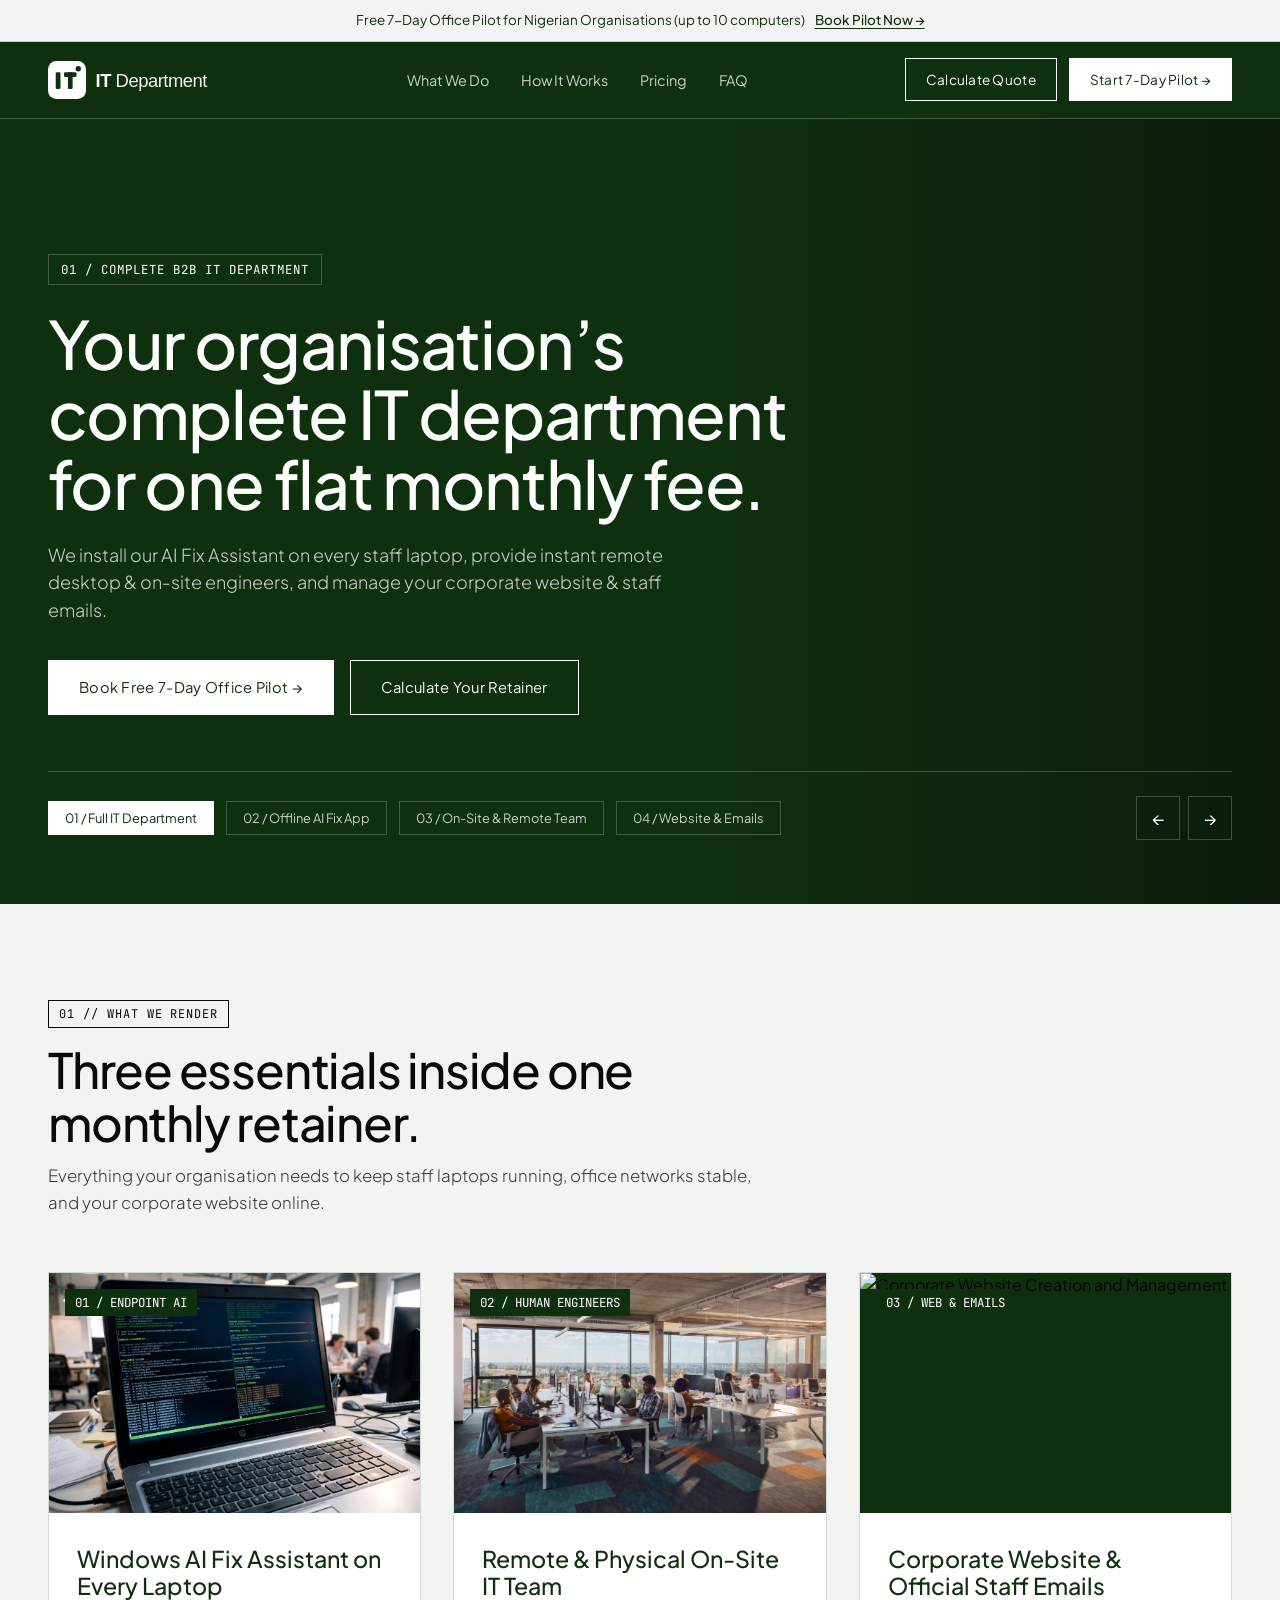
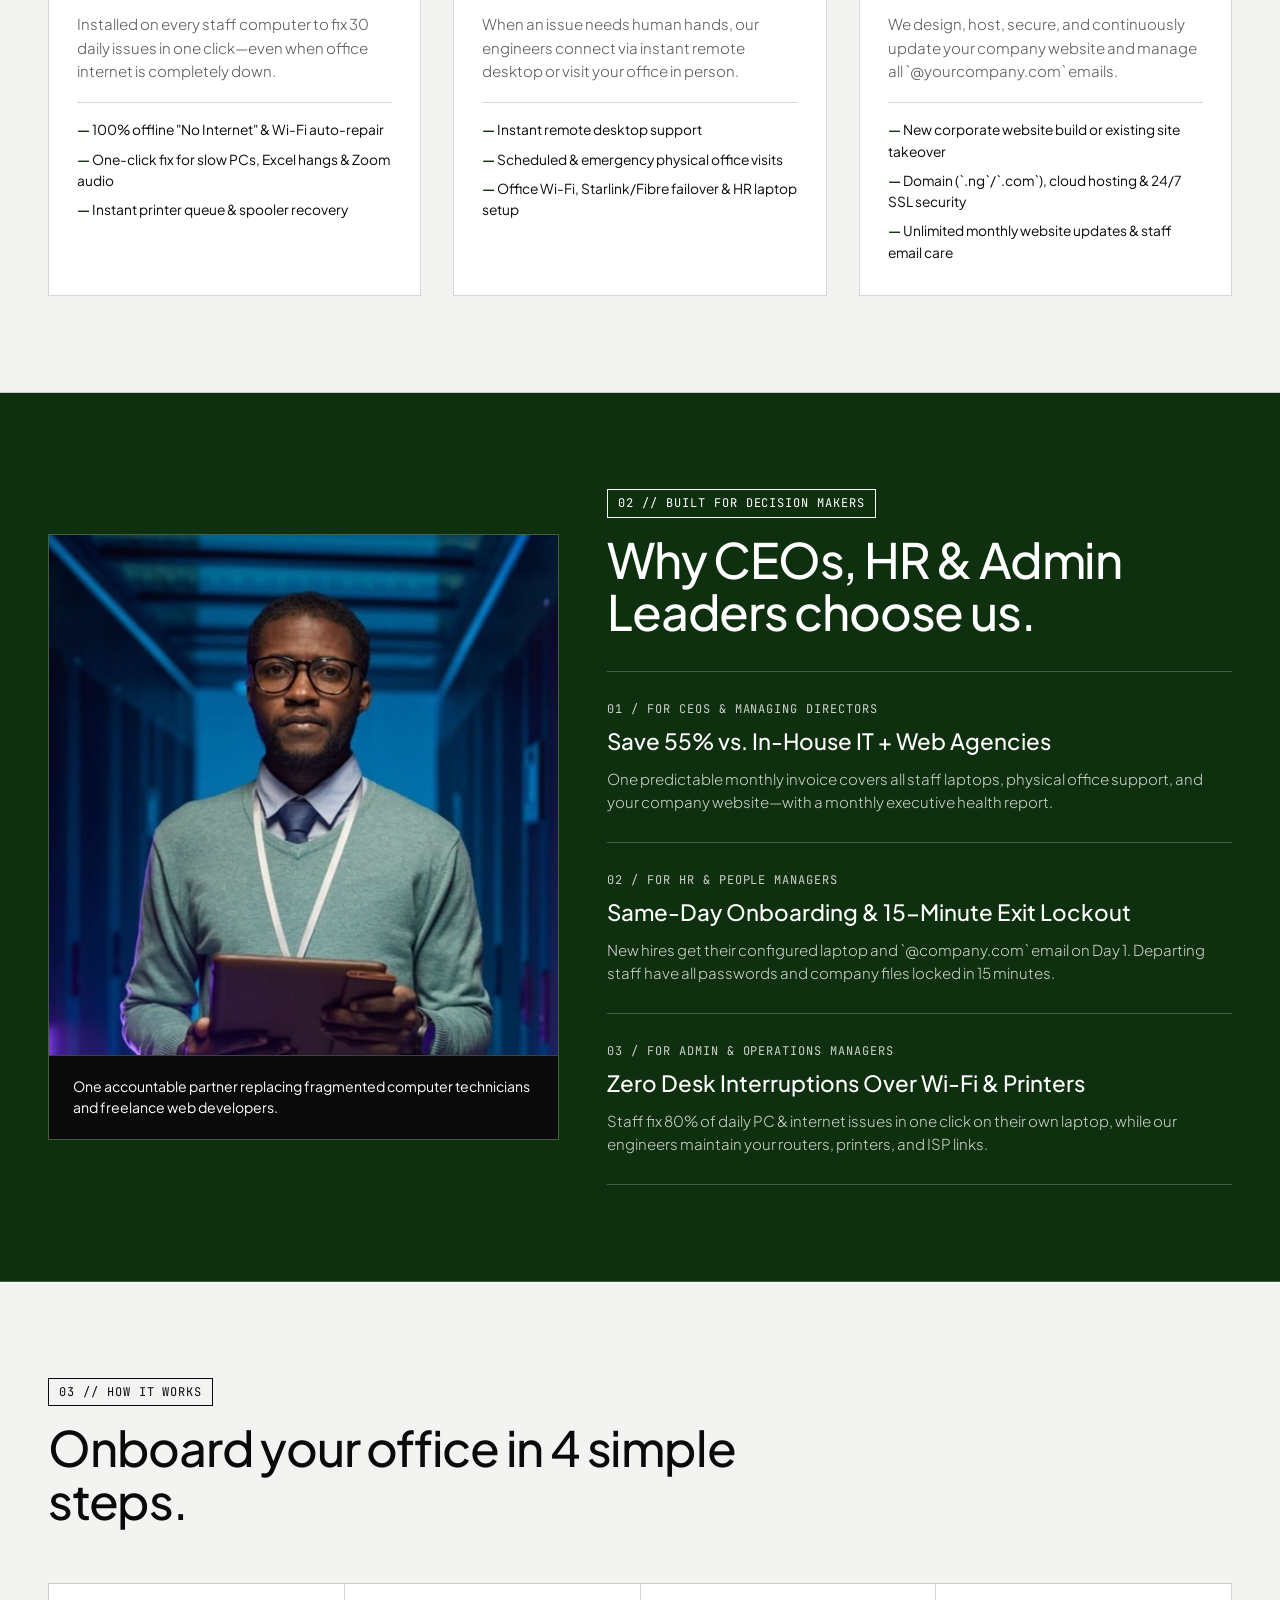
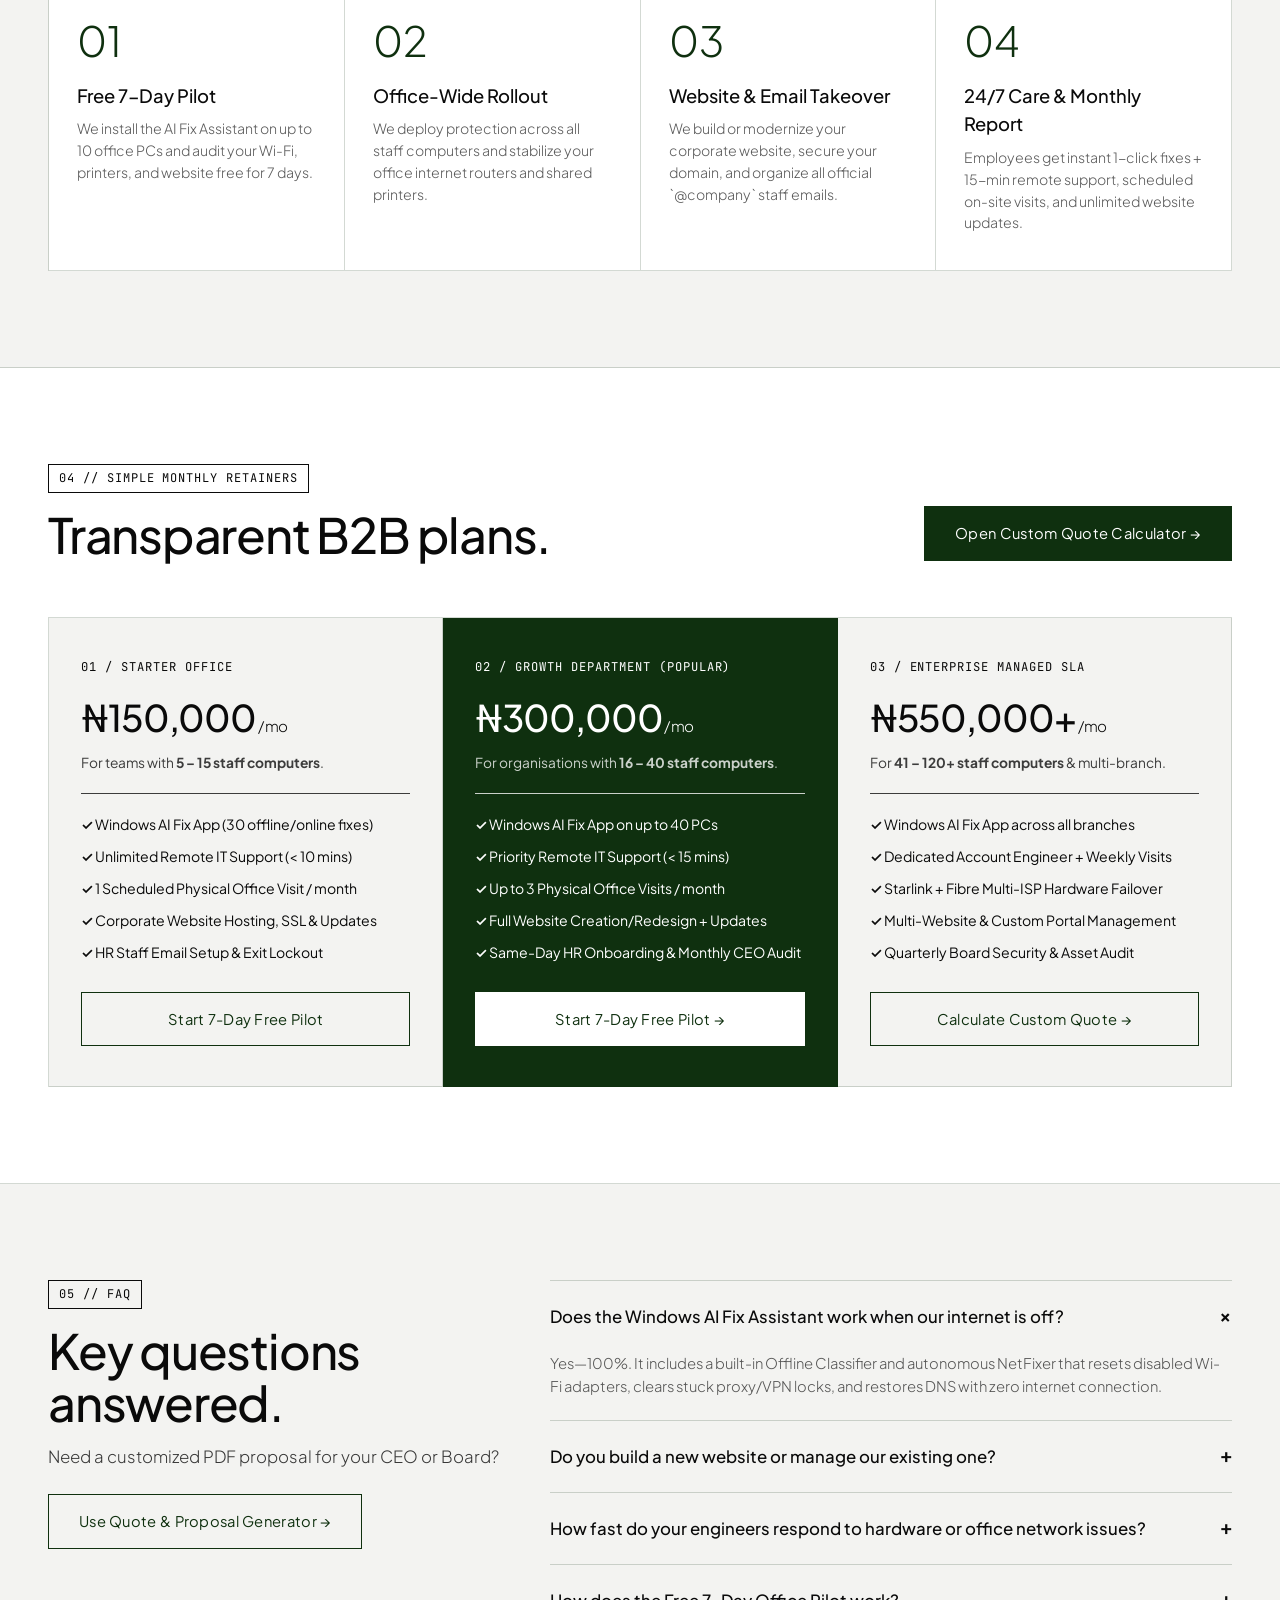
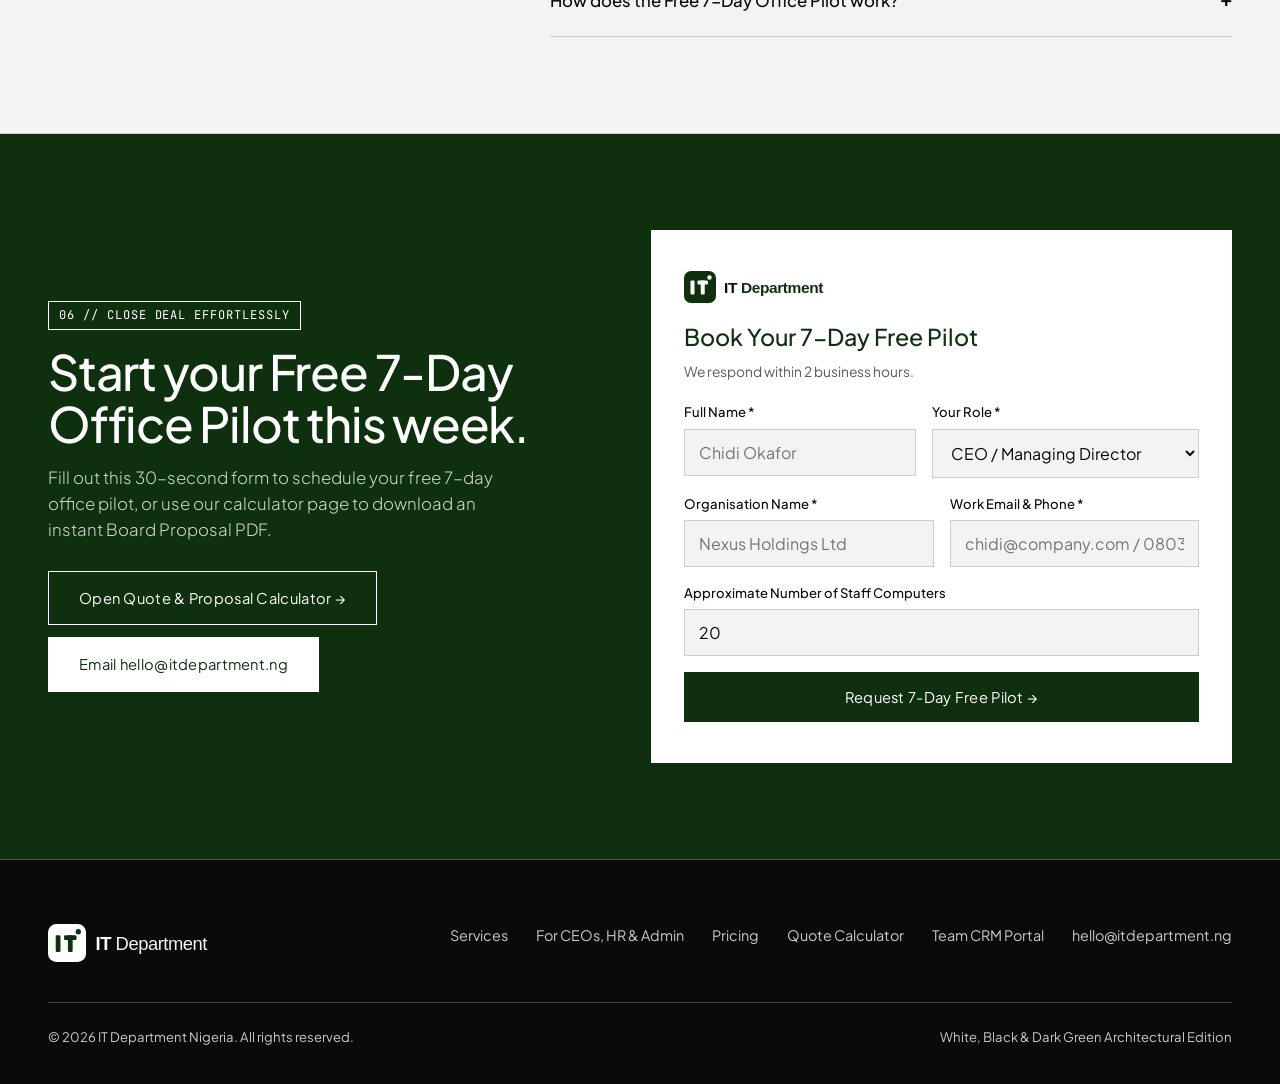
==== index.html @ e0ee7cef "Initial production release: IT Department Nigeria (itdepartment.ng) B2B Landing Page & Quote Calcula" ====
<!DOCTYPE html>
<html lang="en">

<head>
  <meta charset="UTF-8" />
  <meta name="viewport" content="width=device-width, initial-scale=1.0" />
  <title>IT Department Nigeria (itdepartment.ng) — Managed B2B IT, AI Laptop Assistant &amp; Corporate Web Care</title>
  <meta name="description"
    content="Your organisation's complete IT department for one flat monthly retainer. Offline-ready Windows AI Fix Assistant, remote & on-site engineers, and corporate website management." />
  <link rel="icon" type="image/svg+xml" href="logo-icon.svg" />
  <link rel="preconnect" href="https://fonts.googleapis.com" />
  <link rel="preconnect" href="https://fonts.gstatic.com" crossorigin />
  <link
    href="https://fonts.googleapis.com/css2?family=Inter:wght@300;400;500;600&family=JetBrains+Mono:wght@400;500&family=Plus+Jakarta+Sans:wght@400;500;600&display=swap"
    rel="stylesheet" />
  <link rel="stylesheet" href="style.css" />
</head>

<body>

  <!-- Top Bar -->
  <div class="top-bar">
    <span>Free 7-Day Office Pilot for Nigerian Organisations (up to 10 computers)</span>
    <a href="#contact">Book Pilot Now &rarr;</a>
  </div>

  <!-- Navbar -->
  <header class="site-header">
    <div class="container nav-inner">
      <a href="index.html" class="brand-logo" aria-label="IT Department Home">
        <img src="logo-full-light.svg" alt="IT Department" class="brand-full-logo" />
      </a>

      <nav class="nav-links">
        <a href="#services">What We Do</a>
        <a href="#how-it-works">How It Works</a>
        <a href="#pricing">Pricing</a>
        <a href="#faq">FAQ</a>
      </nav>

      <div class="nav-actions">
        <a href="calculator.html" class="btn btn-outline-white btn-sm">Calculate Quote</a>
        <a href="#contact" class="btn btn-white btn-sm">Start 7-Day Pilot &rarr;</a>
      </div>
    </div>
  </header>

  <!-- Full-Screen Homepage Hero Slider (Top Universe Style) -->
  <section class="hero-slider" aria-label="Featured Highlights">
    <!-- Background Photography Slides -->
    <div class="hero-slides-bg">
      <div class="hero-slide-bg active"
        style="background-image: url('https://images.unsplash.com/photo-1573164713988-8665fc963095?auto=format&fit=crop&w=1800&q=80');">
      </div>
      <div class="hero-slide-bg" style="background-image: url('slide-2.webp');"></div>
      <div class="hero-slide-bg" style="background-image: url('slide-3.avif');"></div>
      <div class="hero-slide-bg"
        style="background-image: url('https://images.unsplash.com/photo-1460925895917-afdab827c52f?auto=format&fit=crop&w=1800&q=80');">
      </div>
    </div>

    <div class="hero-overlay"></div>

    <div class="container hero-slider-content">

      <!-- Slide 1 -->
      <div class="hero-slide-panel active" data-slide-panel="0">
        <span class="hero-kicker">01 / Complete B2B IT Department</span>
        <h1 class="hero-title">Your organisation’s complete IT department for one flat monthly fee.</h1>
        <p class="hero-subtitle">
          We install our AI Fix Assistant on every staff laptop, provide instant remote desktop &amp; on-site engineers,
          and manage your corporate website &amp; staff emails.
        </p>
        <div class="hero-cta-row">
          <a href="#contact" class="btn btn-white">Book Free 7-Day Office Pilot &rarr;</a>
          <a href="calculator.html" class="btn btn-outline-white">Calculate Your Retainer</a>
        </div>
      </div>

      <!-- Slide 2 -->
      <div class="hero-slide-panel" data-slide-panel="1">
        <span class="hero-kicker">02 / Works Online &amp; 100% Offline</span>
        <h1 class="hero-title">Instant 1-click fixes for "No Internet", slow laptops &amp; jammed printers.</h1>
        <p class="hero-subtitle">
          Our Windows AI Fix Assistant solves 30 everyday office computer issues in seconds—even when your office
          internet is completely off.
        </p>
        <div class="hero-cta-row">
          <a href="#services" class="btn btn-white">See What We Cover &rarr;</a>
          <a href="calculator.html" class="btn btn-outline-white">Calculate Your Retainer</a>
        </div>
      </div>

      <!-- Slide 3 -->
      <div class="hero-slide-panel" data-slide-panel="2">
        <span class="hero-kicker">03 / Remote + Physical Engineers</span>
        <h1 class="hero-title">Instant remote desktop support. Physical engineers at your office.</h1>
        <p class="hero-subtitle">
          From HR staff onboarding and office Wi-Fi failover to shared printers and hardware repairs, our team handles
          everything so your staff never stop working.
        </p>
        <div class="hero-cta-row">
          <a href="#contact" class="btn btn-white">Book Free 7-Day Office Pilot &rarr;</a>
          <a href="#leaders" class="btn btn-outline-white">Built for CEOs, HR &amp; Admin</a>
        </div>
      </div>

      <!-- Slide 4 -->
      <div class="hero-slide-panel" data-slide-panel="3">
        <span class="hero-kicker">04 / Corporate Website &amp; Emails</span>
        <h1 class="hero-title">We build, host, secure &amp; update your company website at zero extra cost.</h1>
        <p class="hero-subtitle">
          Stop paying separate web agencies. Your monthly retainer includes corporate website creation, `.ng`/`.com`
          domain care, SSL security, and `@company.com` staff emails.
        </p>
        <div class="hero-cta-row">
          <a href="#pricing" class="btn btn-white">View Retainer Plans &rarr;</a>
          <a href="calculator.html" class="btn btn-outline-white">Open Quote Calculator</a>
        </div>
      </div>

      <!-- Slider Navigation Bar -->
      <div class="hero-slider-footer">
        <div class="slider-dots" role="tablist">
          <button type="button" class="slider-dot active" data-slide-to="0">01 / Full IT Department</button>
          <button type="button" class="slider-dot" data-slide-to="1">02 / Offline AI Fix App</button>
          <button type="button" class="slider-dot" data-slide-to="2">03 / On-Site &amp; Remote Team</button>
          <button type="button" class="slider-dot" data-slide-to="3">04 / Website &amp; Emails</button>
        </div>

        <div class="slider-arrows">
          <button type="button" class="slider-arrow" id="heroPrevBtn" aria-label="Previous slide">&larr;</button>
          <button type="button" class="slider-arrow" id="heroNextBtn" aria-label="Next slide">&rarr;</button>
        </div>
      </div>

    </div>
  </section>

  <!-- Section 1: The 3 Core Services (With Real Photography) -->
  <section class="section-offwhite" id="services">
    <div class="container">
      <div class="section-head">
        <span class="eyebrow">01 // What We Render</span>
        <h2 class="section-title">Three essentials inside one monthly retainer.</h2>
        <p class="section-desc">
          Everything your organisation needs to keep staff laptops running, office networks stable, and your corporate
          website online.
        </p>
      </div>

      <div class="services-grid">

        <!-- Service 01 -->
        <article class="service-card">
          <div>
            <div class="service-img-wrap">
              <img src="service-windows-ai.jpg" alt="Windows AI Fix Assistant on employee laptop" loading="lazy" />
              <span class="service-num-badge">01 / ENDPOINT AI</span>
            </div>
            <div class="service-body">
              <h3>Windows AI Fix Assistant on Every Laptop</h3>
              <p>Installed on every staff computer to fix 30 daily issues in one click—even when office internet is
                completely down.</p>
              <ul class="service-bullets">
                <li>100% offline "No Internet" &amp; Wi-Fi auto-repair</li>
                <li>One-click fix for slow PCs, Excel hangs &amp; Zoom audio</li>
                <li>Instant printer queue &amp; spooler recovery</li>
              </ul>
            </div>
          </div>
        </article>

        <!-- Service 02 -->
        <article class="service-card">
          <div>
            <div class="service-img-wrap">
              <img src="service-office-team.jpg" alt="Dedicated Remote and On-Site IT Engineers" loading="lazy" />
              <span class="service-num-badge">02 / HUMAN ENGINEERS</span>
            </div>
            <div class="service-body">
              <h3>Remote &amp; Physical On-Site IT Team</h3>
              <p>When an issue needs human hands, our engineers connect via instant remote desktop or visit your office
                in person.</p>
              <ul class="service-bullets">
                <li>Instant remote desktop support</li>
                <li>Scheduled &amp; emergency physical office visits</li>
                <li>Office Wi-Fi, Starlink/Fibre failover &amp; HR laptop setup</li>
              </ul>
            </div>
          </div>
        </article>

        <!-- Service 03 -->
        <article class="service-card">
          <div>
            <div class="service-img-wrap">
              <img src="https://images.unsplash.com/photo-1460925895917-afdab827c52f?auto=format&fit=crop&w=900&q=80"
                alt="Corporate Website Creation and Management" loading="lazy" />
              <span class="service-num-badge">03 / WEB &amp; EMAILS</span>
            </div>
            <div class="service-body">
              <h3>Corporate Website &amp; Official Staff Emails</h3>
              <p>We design, host, secure, and continuously update your company website and manage all `@yourcompany.com`
                emails.</p>
              <ul class="service-bullets">
                <li>New corporate website build or existing site takeover</li>
                <li>Domain (`.ng`/`.com`), cloud hosting &amp; 24/7 SSL security</li>
                <li>Unlimited monthly website updates &amp; staff email care</li>
              </ul>
            </div>
          </div>
        </article>

      </div>
    </div>
  </section>

  <!-- Section 2: Built for CEOs, HR Managers & Admin Heads (#0F300F Dark Green Section) -->
  <section class="section-green" id="leaders">
    <div class="container leaders-split">

      <div class="leaders-photo-box">
        <img src="decision-makers.jpg" alt="Executive leadership and IT operations" loading="lazy" />
        <div class="leaders-photo-caption">
          One accountable partner replacing fragmented computer technicians and freelance web developers.
        </div>
      </div>

      <div>
        <span class="eyebrow">02 // Built for Decision Makers</span>
        <h2 class="section-title" style="margin-bottom: 32px;">Why CEOs, HR &amp; Admin Leaders choose us.</h2>

        <div class="leaders-cards">
          <div class="leader-row">
            <span class="leader-role">01 / For CEOs &amp; Managing Directors</span>
            <h3>Save 55% vs. In-House IT + Web Agencies</h3>
            <p>One predictable monthly invoice covers all staff laptops, physical office support, and your company
              website—with a monthly executive health report.</p>
          </div>

          <div class="leader-row">
            <span class="leader-role">02 / For HR &amp; People Managers</span>
            <h3>Same-Day Onboarding &amp; 15-Minute Exit Lockout</h3>
            <p>New hires get their configured laptop and `@company.com` email on Day 1. Departing staff have all
              passwords and company files locked in 15 minutes.</p>
          </div>

          <div class="leader-row">
            <span class="leader-role">03 / For Admin &amp; Operations Managers</span>
            <h3>Zero Desk Interruptions Over Wi-Fi &amp; Printers</h3>
            <p>Staff fix 80% of daily PC &amp; internet issues in one click on their own laptop, while our engineers
              maintain your routers, printers, and ISP links.</p>
          </div>
        </div>
      </div>

    </div>
  </section>

  <!-- Section 3: How It Works (01, 02, 03, 04 Top Universe Pathway) -->
  <section class="section-offwhite" id="how-it-works">
    <div class="container">
      <div class="section-head">
        <span class="eyebrow">03 // How It Works</span>
        <h2 class="section-title">Onboard your office in 4 simple steps.</h2>
      </div>

      <div class="pathway-grid">
        <div class="pathway-card">
          <span class="pathway-num">01</span>
          <h4>Free 7-Day Pilot</h4>
          <p>We install the AI Fix Assistant on up to 10 office PCs and audit your Wi-Fi, printers, and website free for
            7 days.</p>
        </div>
        <div class="pathway-card">
          <span class="pathway-num">02</span>
          <h4>Office-Wide Rollout</h4>
          <p>We deploy protection across all staff computers and stabilize your office internet routers and shared
            printers.</p>
        </div>
        <div class="pathway-card">
          <span class="pathway-num">03</span>
          <h4>Website &amp; Email Takeover</h4>
          <p>We build or modernize your corporate website, secure your domain, and organize all official `@company`
            staff emails.</p>
        </div>
        <div class="pathway-card">
          <span class="pathway-num">04</span>
          <h4>24/7 Care &amp; Monthly Report</h4>
          <p>Employees get instant 1-click fixes + 15-min remote support, scheduled on-site visits, and unlimited
            website updates.</p>
        </div>
      </div>
    </div>
  </section>

  <!-- Section 4: Simple Retainer Pricing + Link to Dedicated Calculator Page -->
  <section class="section-white" id="pricing">
    <div class="container">
      <div class="section-head-split">
        <div>
          <span class="eyebrow">04 // Simple Monthly Retainers</span>
          <h2 class="section-title">Transparent B2B plans.</h2>
        </div>
        <a href="calculator.html" class="btn btn-green">Open Custom Quote Calculator &rarr;</a>
      </div>

      <div class="pricing-grid">
        <!-- Plan 1 -->
        <div class="price-card">
          <div>
            <span class="price-tier">01 / Starter Office</span>
            <div class="price-amount">&#8358;150,000<span style="font-size: 0.95rem; font-weight: 300;"> / mo</span>
            </div>
            <p class="price-desc">For teams with <strong>5 – 15 staff computers</strong>.</p>
            <ul class="price-list">
              <li>Windows AI Fix App (30 offline/online fixes)</li>
              <li>Unlimited Remote IT Support (&lt; 10 mins)</li>
              <li>1 Scheduled Physical Office Visit / month</li>
              <li>Corporate Website Hosting, SSL &amp; Updates</li>
              <li>HR Staff Email Setup &amp; Exit Lockout</li>
            </ul>
          </div>
          <a href="#contact" class="btn btn-outline-green btn-block">Start 7-Day Free Pilot</a>
        </div>

        <!-- Plan 2 -->
        <div class="price-card dark">
          <div>
            <span class="price-tier">02 / Growth Department (Popular)</span>
            <div class="price-amount">&#8358;300,000<span style="font-size: 0.95rem; font-weight: 300;"> / mo</span>
            </div>
            <p class="price-desc">For organisations with <strong>16 – 40 staff computers</strong>.</p>
            <ul class="price-list">
              <li>Windows AI Fix App on up to 40 PCs</li>
              <li>Priority Remote IT Support (&lt; 15 mins)</li>
              <li>Up to 3 Physical Office Visits / month</li>
              <li>Full Website Creation/Redesign + Updates</li>
              <li>Same-Day HR Onboarding &amp; Monthly CEO Audit</li>
            </ul>
          </div>
          <a href="#contact" class="btn btn-white btn-block">Start 7-Day Free Pilot &rarr;</a>
        </div>

        <!-- Plan 3 -->
        <div class="price-card">
          <div>
            <span class="price-tier">03 / Enterprise Managed SLA</span>
            <div class="price-amount">&#8358;550,000+<span style="font-size: 0.95rem; font-weight: 300;"> / mo</span>
            </div>
            <p class="price-desc">For <strong>41 – 120+ staff computers</strong> &amp; multi-branch.</p>
            <ul class="price-list">
              <li>Windows AI Fix App across all branches</li>
              <li>Dedicated Account Engineer + Weekly Visits</li>
              <li>Starlink + Fibre Multi-ISP Hardware Failover</li>
              <li>Multi-Website &amp; Custom Portal Management</li>
              <li>Quarterly Board Security &amp; Asset Audit</li>
            </ul>
          </div>
          <a href="calculator.html" class="btn btn-outline-green btn-block">Calculate Custom Quote &rarr;</a>
        </div>
      </div>
    </div>
  </section>

  <!-- Section 5: Short FAQ -->
  <section class="section-offwhite" id="faq">
    <div class="container faq-split">
      <div>
        <span class="eyebrow">05 // FAQ</span>
        <h2 class="section-title">Key questions answered.</h2>
        <p class="section-desc">Need a customized PDF proposal for your CEO or Board?</p>
        <div style="margin-top: 24px;">
          <a href="calculator.html" class="btn btn-outline-green">Use Quote &amp; Proposal Generator &rarr;</a>
        </div>
      </div>

      <div class="faq-list" id="faqAccordion">
        <div class="faq-item open">
          <button type="button" class="faq-trigger">
            <span>Does the Windows AI Fix Assistant work when our internet is off?</span>
            <span class="faq-icon">+</span>
          </button>
          <div class="faq-content">
            Yes—100%. It includes a built-in Offline Classifier and autonomous NetFixer that resets disabled Wi-Fi
            adapters, clears stuck proxy/VPN locks, and restores DNS with zero internet connection.
          </div>
        </div>

        <div class="faq-item">
          <button type="button" class="faq-trigger">
            <span>Do you build a new website or manage our existing one?</span>
            <span class="faq-icon">+</span>
          </button>
          <div class="faq-content">
            Both. We can build a brand-new corporate website for your organisation or take over your existing
            site—handling hosting, `.ng`/`.com` renewal, SSL security, and unlimited monthly updates within 24 hours.
          </div>
        </div>

        <div class="faq-item">
          <button type="button" class="faq-trigger">
            <span>How fast do your engineers respond to hardware or office network issues?</span>
            <span class="faq-icon">+</span>
          </button>
          <div class="faq-content">
            Our remote engineers connect within 15 minutes via encrypted RustDesk, and our field engineers visit your
            office for scheduled maintenance and physical hardware/network repairs.
          </div>
        </div>

        <div class="faq-item">
          <button type="button" class="faq-trigger">
            <span>How does the Free 7-Day Office Pilot work?</span>
            <span class="faq-icon">+</span>
          </button>
          <div class="faq-content">
            We install our Windows AI Fix Assistant on up to 10 laptops in your office and audit your network, printers,
            and website free for 7 days. You only subscribe if you love the results.
          </div>
        </div>
      </div>
    </div>
  </section>

  <!-- Section 6: Fast Deal Closing / 7-Day Pilot Booking (#0F300F Dark Green) -->
  <section class="section-green" id="contact">
    <div class="container contact-grid">
      <div>
        <span class="eyebrow">06 // Close Deal Effortlessly</span>
        <h2 class="section-title">Start your Free 7-Day Office Pilot this week.</h2>
        <p class="section-desc" style="max-width: 480px; margin-bottom: 28px;">
          Fill out this 30-second form to schedule your free 7-day office pilot, or use our calculator page to download
          an instant Board Proposal PDF.
        </p>
        <div style="display: flex; flex-wrap: wrap; gap: 12px;">
          <a href="calculator.html" class="btn btn-outline-white">Open Quote &amp; Proposal Calculator &rarr;</a>
          <a href="mailto:hello@itdepartment.ng" class="btn btn-white">Email hello@itdepartment.ng</a>
        </div>
      </div>

      <div class="form-box">
        <img src="logo-full.svg" alt="IT Department" style="height: 32px; width: auto; margin-bottom: 16px;" />
        <h3 style="font-size: 1.45rem; font-weight: 500; margin-bottom: 6px; color: var(--green);">Book Your 7-Day Free
          Pilot</h3>
        <p style="font-size: 0.86rem; color: var(--text-muted); margin-bottom: 20px;">We respond within 2 business
          hours.</p>

        <form id="pilotForm" data-google-sheet-url="https://script.google.com/macros/s/AKfycbyHLWNQjkpMa9gRQmT10kTybrdS-iTWeJHEGodXFlD0AMoIDWCLb2SNlaa7tU3jf9B8ew/exec" data-crm-pilot-url="https://itdepartment-crm.vercel.app/api/crm/pilot-leads">
          <div class="form-row-2">
            <div class="field" style="margin-bottom: 0;">
              <label for="pName">Full Name *</label>
              <input type="text" id="pName" name="full_name" required placeholder="Chidi Okafor" />
            </div>
            <div class="field" style="margin-bottom: 0;">
              <label for="pRole">Your Role *</label>
              <select id="pRole" name="role">
                <option>CEO / Managing Director</option>
                <option>HR / People Manager</option>
                <option>Admin / Operations Manager</option>
                <option>Finance / IT Lead</option>
              </select>
            </div>
          </div>

          <div class="form-row-2">
            <div class="field" style="margin-bottom: 0;">
              <label for="pCompany">Organisation Name *</label>
              <input type="text" id="pCompany" name="company_name" required placeholder="Nexus Holdings Ltd" />
            </div>
            <div class="field" style="margin-bottom: 0;">
              <label for="pContact">Work Email &amp; Phone *</label>
              <input type="text" id="pContact" name="contact" required placeholder="chidi@company.com / 0803..." />
            </div>
          </div>

          <div class="field">
            <label for="pPcs">Approximate Number of Staff Computers</label>
            <input type="number" id="pPcs" name="staff_pcs" value="20" min="1" max="500" />
          </div>

          <button type="submit" id="pilotSubmitBtn" class="btn btn-green btn-block">Request 7-Day Free Pilot &rarr;</button>
          <p id="pilotSuccessMsg"
            style="display: none; margin-top: 14px; padding: 12px; background: var(--offwhite); border-left: 3px solid var(--green); font-size: 0.86rem;">
          </p>
        </form>
      </div>
    </div>
  </section>

  <!-- Footer -->
  <footer class="site-footer">
    <div class="container">
      <div class="footer-inner">
        <a href="index.html" class="brand-logo" aria-label="IT Department Home">
          <img src="logo-full-light.svg" alt="IT Department (itdepartment.ng)" class="brand-full-logo" />
        </a>

        <div class="footer-links">
          <a href="#services">Services</a>
          <a href="#leaders">For CEOs, HR &amp; Admin</a>
          <a href="#pricing">Pricing</a>
          <a href="calculator.html">Quote Calculator</a>
          <a href="https://itdepartment-crm.vercel.app" target="_blank" rel="noopener">Team CRM Portal</a>
          <a href="mailto:hello@itdepartment.ng">hello@itdepartment.ng</a>
        </div>
      </div>

      <div class="footer-bottom">
        <span>&copy; 2026 IT Department Nigeria. All rights reserved.</span>
        <span>White, Black &amp; Dark Green Architectural Edition</span>
      </div>
    </div>
  </footer>

  <script src="app.js"></script>
</body>

</html>
---- style.css ----
/* ==========================================================================
   IT Department Nigeria (itdepartment.ng)
   Strict Top Universe Palette: White (#FFFFFF / #F3F3F1), Black (#0A0A0A), Dark Green (#0F300F)
   Minimalist Editorial B2B Layout + Full-Screen Hero Slider
   ========================================================================== */

@font-face {
  font-family: 'Open Sauce One';
  src: url('https://cdn.jsdelivr.net/npm/open-sauce-fonts@1.0.0/fonts/OpenSauceOne-Light.woff2') format('woff2');
  font-weight: 300;
  font-style: normal;
  font-display: swap;
}
@font-face {
  font-family: 'Open Sauce One';
  src: url('https://cdn.jsdelivr.net/npm/open-sauce-fonts@1.0.0/fonts/OpenSauceOne-Regular.woff2') format('woff2');
  font-weight: 400;
  font-style: normal;
  font-display: swap;
}
@font-face {
  font-family: 'Open Sauce One';
  src: url('https://cdn.jsdelivr.net/npm/open-sauce-fonts@1.0.0/fonts/OpenSauceOne-Medium.woff2') format('woff2');
  font-weight: 500;
  font-style: normal;
  font-display: swap;
}

:root {
  --green: #0F300F;
  --green-hover: #174217;
  --black: #0A0A0A;
  --white: #FFFFFF;
  --offwhite: #F3F3F1;

  --text-black: #0A0A0A;
  --text-muted: rgba(10, 10, 10, 0.68);
  --text-white: #FFFFFF;
  --text-white-muted: rgba(255, 255, 255, 0.78);

  --border-dark: rgba(15, 48, 15, 0.18);
  --border-light: rgba(255, 255, 255, 0.22);

  --font-sans: 'Open Sauce One', 'Plus Jakarta Sans', 'Inter', -apple-system, BlinkMacSystemFont, sans-serif;
  --font-mono: 'JetBrains Mono', ui-monospace, monospace;
  --container: 1280px;
  --ease: 0.35s cubic-bezier(0.22, 1, 0.36, 1);
}

*, *::before, *::after {
  box-sizing: border-box;
  margin: 0;
  padding: 0;
}

html {
  scroll-behavior: smooth;
}

body {
  font-family: var(--font-sans);
  background-color: var(--offwhite);
  color: var(--text-black);
  line-height: 1.55;
  font-weight: 400;
  -webkit-font-smoothing: antialiased;
  overflow-x: hidden;
}

a {
  color: inherit;
  text-decoration: none;
  transition: var(--ease);
}

img {
  max-width: 100%;
  display: block;
}

ul {
  list-style: none;
}

button, input, select, textarea {
  font-family: inherit;
  font-size: inherit;
  border-radius: 0;
}

.container {
  max-width: var(--container);
  margin: 0 auto;
  padding: 0 24px;
}

@media (min-width: 768px) {
  .container {
    padding: 0 48px;
  }
}

/* ==========================================================================
   Top Bar & Navbar (White, Black & Dark Green)
   ========================================================================== */
.top-bar {
  background-color: var(--offwhite);
  color: var(--green);
  border-bottom: 1px solid var(--border-dark);
  padding: 10px 24px;
  font-size: 0.84rem;
  text-align: center;
}

.top-bar a {
  font-weight: 500;
  text-decoration: underline;
  text-underline-offset: 3px;
  margin-left: 8px;
}

.site-header {
  position: sticky;
  top: 0;
  z-index: 100;
  background-color: var(--green);
  color: var(--white);
  border-bottom: 1px solid var(--border-light);
}

.nav-inner {
  display: flex;
  align-items: center;
  justify-content: space-between;
  height: 76px;
}

.brand-logo {
  display: inline-flex;
  align-items: center;
  gap: 12px;
}

.brand-full-logo {
  height: 38px;
  width: auto;
  display: block;
}

.brand-icon {
  width: 36px;
  height: 36px;
}

.nav-links {
  display: none;
  align-items: center;
  gap: 32px;
}

@media (min-width: 960px) {
  .nav-links {
    display: flex;
  }
}

.nav-links a {
  font-size: 0.9rem;
  color: var(--text-white-muted);
}

.nav-links a:hover,
.nav-links a.active {
  color: var(--white);
}

.nav-actions {
  display: flex;
  align-items: center;
  gap: 12px;
}

/* ==========================================================================
   Buttons (Sharp Architectural Top Universe Buttons)
   ========================================================================== */
.btn {
  display: inline-flex;
  align-items: center;
  justify-content: center;
  gap: 10px;
  padding: 15px 30px;
  font-size: 0.92rem;
  font-weight: 400;
  letter-spacing: 0.02em;
  border: 1px solid transparent;
  cursor: pointer;
  transition: var(--ease);
  white-space: nowrap;
}

.btn-sm {
  padding: 10px 20px;
  font-size: 0.85rem;
}

.btn-block {
  width: 100%;
}

.btn-white {
  background-color: var(--white);
  color: var(--green);
  border-color: var(--white);
}

.btn-white:hover {
  background-color: var(--offwhite);
}

.btn-outline-white {
  background-color: transparent;
  color: var(--white);
  border-color: var(--white);
}

.btn-outline-white:hover {
  background-color: var(--white);
  color: var(--green);
}

.btn-green {
  background-color: var(--green);
  color: var(--white);
  border-color: var(--green);
}

.btn-green:hover {
  background-color: var(--black);
  border-color: var(--black);
}

.btn-outline-green {
  background-color: transparent;
  color: var(--green);
  border-color: var(--green);
}

.btn-outline-green:hover {
  background-color: var(--green);
  color: var(--white);
}

/* ==========================================================================
   Full-Screen Hero Slider (Exact Top Universe Hero Experience)
   ========================================================================== */
.hero-slider {
  position: relative;
  min-height: calc(100vh - 115px);
  background-color: var(--green);
  color: var(--white);
  overflow: hidden;
  display: flex;
  align-items: flex-end;
  padding: 80px 0 64px;
}

.hero-slides-bg {
  position: absolute;
  inset: 0;
  z-index: 1;
}

.hero-slide-bg {
  position: absolute;
  inset: 0;
  background-size: cover;
  background-position: center;
  opacity: 0;
  transform: scale(1.04);
  transition: opacity 0.9s ease, transform 6s ease;
}

.hero-slide-bg.active {
  opacity: 1;
  transform: scale(1);
}

/* Deep Dark Green & Black Gradient Overlay like Top Universe */
.hero-overlay {
  position: absolute;
  inset: 0;
  z-index: 2;
  background: linear-gradient(
    90deg,
    rgba(15, 48, 15, 0.94) 0%,
    rgba(15, 48, 15, 0.82) 55%,
    rgba(10, 10, 10, 0.55) 100%
  );
}

.hero-slider-content {
  position: relative;
  z-index: 3;
  width: 100%;
}

.hero-slide-panel {
  display: none;
  max-width: 780px;
  animation: fadeUp 0.55s ease forwards;
}

.hero-slide-panel.active {
  display: block;
}

@keyframes fadeUp {
  from {
    opacity: 0;
    transform: translateY(18px);
  }
  to {
    opacity: 1;
    transform: translateY(0);
  }
}

.hero-kicker {
  display: inline-block;
  font-family: var(--font-mono);
  font-size: 0.78rem;
  text-transform: uppercase;
  letter-spacing: 0.08em;
  padding: 5px 12px;
  border: 1px solid var(--border-light);
  margin-bottom: 24px;
}

.hero-title {
  font-size: clamp(2.5rem, 5.2vw, 4.5rem);
  font-weight: 500;
  line-height: 1.05;
  letter-spacing: -0.025em;
  margin-bottom: 22px;
}

.hero-subtitle {
  font-size: clamp(1.05rem, 1.4vw, 1.25rem);
  font-weight: 300;
  color: var(--text-white-muted);
  max-width: 620px;
  margin-bottom: 36px;
}

.hero-cta-row {
  display: flex;
  flex-wrap: wrap;
  gap: 16px;
}

/* Slider Controls & Progress Bars at Bottom of Hero */
.hero-slider-footer {
  margin-top: 56px;
  padding-top: 24px;
  border-top: 1px solid var(--border-light);
  display: flex;
  align-items: center;
  justify-content: space-between;
  gap: 24px;
  flex-wrap: wrap;
}

.slider-dots {
  display: flex;
  align-items: center;
  gap: 12px;
  flex-wrap: wrap;
}

.slider-dot {
  background: transparent;
  border: 1px solid var(--border-light);
  color: var(--text-white-muted);
  padding: 8px 16px;
  font-size: 0.8rem;
  cursor: pointer;
  transition: var(--ease);
}

.slider-dot.active,
.slider-dot:hover {
  background-color: var(--white);
  color: var(--green);
  border-color: var(--white);
}

.slider-arrows {
  display: flex;
  gap: 8px;
}

.slider-arrow {
  width: 44px;
  height: 44px;
  background: transparent;
  border: 1px solid var(--border-light);
  color: var(--white);
  cursor: pointer;
  display: inline-flex;
  align-items: center;
  justify-content: center;
  font-size: 1.1rem;
  transition: var(--ease);
}

.slider-arrow:hover {
  background-color: var(--white);
  color: var(--green);
}

/* ==========================================================================
   Section Scaffolding (Alternating Off-White, White, Dark Green, Black)
   ========================================================================== */
.section-offwhite {
  background-color: var(--offwhite);
  color: var(--text-black);
  padding: 96px 0;
  border-bottom: 1px solid var(--border-dark);
}

.section-white {
  background-color: var(--white);
  color: var(--text-black);
  padding: 96px 0;
  border-bottom: 1px solid var(--border-dark);
}

.section-green {
  background-color: var(--green);
  color: var(--white);
  padding: 96px 0;
  border-bottom: 1px solid var(--border-light);
}

.section-black {
  background-color: var(--black);
  color: var(--white);
  padding: 96px 0;
  border-bottom: 1px solid var(--border-light);
}

.section-head {
  max-width: 720px;
  margin-bottom: 56px;
}

.section-head-split {
  display: flex;
  flex-direction: column;
  justify-content: space-between;
  align-items: flex-start;
  gap: 24px;
  margin-bottom: 56px;
}

@media (min-width: 900px) {
  .section-head-split {
    flex-direction: row;
    align-items: flex-end;
  }
}

.eyebrow {
  display: inline-block;
  font-family: var(--font-mono);
  font-size: 0.75rem;
  text-transform: uppercase;
  letter-spacing: 0.08em;
  padding: 4px 10px;
  border: 1px solid currentColor;
  margin-bottom: 16px;
}

.section-title {
  font-size: clamp(2rem, 3.8vw, 3.2rem);
  font-weight: 500;
  line-height: 1.08;
  letter-spacing: -0.025em;
}

.section-desc {
  font-size: 1.05rem;
  font-weight: 300;
  opacity: 0.8;
  margin-top: 14px;
}

/* ==========================================================================
   3 Core Services with Online Photography (Learn / Build / Launch style)
   ========================================================================== */
.services-grid {
  display: grid;
  grid-template-columns: 1fr;
  gap: 32px;
}

@media (min-width: 960px) {
  .services-grid {
    grid-template-columns: repeat(3, 1fr);
  }
}

.service-card {
  background-color: var(--white);
  border: 1px solid var(--border-dark);
  display: flex;
  flex-direction: column;
  justify-content: space-between;
}

.service-img-wrap {
  position: relative;
  height: 240px;
  overflow: hidden;
  background-color: var(--green);
}

.service-img-wrap img {
  width: 100%;
  height: 100%;
  object-fit: cover;
  filter: contrast(1.04);
  transition: transform 0.6s ease;
}

.service-card:hover .service-img-wrap img {
  transform: scale(1.04);
}

.service-num-badge {
  position: absolute;
  top: 16px;
  left: 16px;
  background-color: var(--green);
  color: var(--white);
  font-family: var(--font-mono);
  font-size: 0.78rem;
  padding: 4px 10px;
}

.service-body {
  padding: 32px 28px;
}

.service-body h3 {
  font-size: 1.45rem;
  font-weight: 500;
  line-height: 1.2;
  margin-bottom: 12px;
  color: var(--green);
}

.service-body p {
  font-size: 0.94rem;
  font-weight: 300;
  color: var(--text-muted);
  margin-bottom: 20px;
}

.service-bullets {
  border-top: 1px solid var(--border-dark);
  padding-top: 16px;
  display: flex;
  flex-direction: column;
  gap: 8px;
  font-size: 0.86rem;
}

.service-bullets li::before {
  content: '— ';
  color: var(--green);
  font-weight: 600;
}

/* ==========================================================================
   Decision Makers Grid (CEOs, HR Managers, Admin Managers)
   ========================================================================== */
.leaders-split {
  display: grid;
  grid-template-columns: 1fr;
  gap: 48px;
  align-items: center;
}

@media (min-width: 1024px) {
  .leaders-split {
    grid-template-columns: 0.45fr 0.55fr;
  }
}

.leaders-photo-box {
  position: relative;
  border: 1px solid var(--border-light);
  overflow: hidden;
}

.leaders-photo-box img {
  width: 100%;
  height: 520px;
  object-fit: cover;
  object-position: top center;
}

.leaders-photo-caption {
  background-color: var(--black);
  color: var(--white);
  padding: 20px 24px;
  font-size: 0.88rem;
  border-top: 1px solid var(--border-light);
}

.leaders-cards {
  display: flex;
  flex-direction: column;
  border-top: 1px solid var(--border-light);
}

.leader-row {
  padding: 28px 0;
  border-bottom: 1px solid var(--border-light);
}

.leader-role {
  font-family: var(--font-mono);
  font-size: 0.75rem;
  text-transform: uppercase;
  letter-spacing: 0.08em;
  color: var(--text-white-muted);
  display: block;
  margin-bottom: 6px;
}

.leader-row h3 {
  font-size: 1.4rem;
  font-weight: 500;
  margin-bottom: 8px;
}

.leader-row p {
  font-size: 0.94rem;
  font-weight: 300;
  color: var(--text-white-muted);
}

/* ==========================================================================
   4-Step Pathway Grid (01, 02, 03, 04)
   ========================================================================== */
.pathway-grid {
  display: grid;
  grid-template-columns: 1fr;
  border-top: 1px solid var(--border-dark);
  border-left: 1px solid var(--border-dark);
}

@media (min-width: 640px) {
  .pathway-grid {
    grid-template-columns: repeat(2, 1fr);
  }
}

@media (min-width: 1024px) {
  .pathway-grid {
    grid-template-columns: repeat(4, 1fr);
  }
}

.pathway-card {
  background-color: var(--white);
  padding: 36px 28px;
  border-right: 1px solid var(--border-dark);
  border-bottom: 1px solid var(--border-dark);
}

.pathway-num {
  font-size: 2.6rem;
  font-weight: 300;
  color: var(--green);
  line-height: 1;
  margin-bottom: 20px;
  display: block;
}

.pathway-card h4 {
  font-size: 1.15rem;
  font-weight: 500;
  margin-bottom: 8px;
  color: var(--black);
}

.pathway-card p {
  font-size: 0.88rem;
  font-weight: 300;
  color: var(--text-muted);
}

/* ==========================================================================
   Simple Pricing Cards + Calculator Banner
   ========================================================================== */
.pricing-grid {
  display: grid;
  grid-template-columns: 1fr;
  border-top: 1px solid var(--border-dark);
  border-left: 1px solid var(--border-dark);
}

@media (min-width: 960px) {
  .pricing-grid {
    grid-template-columns: repeat(3, 1fr);
  }
}

.price-card {
  background-color: var(--offwhite);
  padding: 40px 32px;
  border-right: 1px solid var(--border-dark);
  border-bottom: 1px solid var(--border-dark);
  display: flex;
  flex-direction: column;
  justify-content: space-between;
}

.price-card.dark {
  background-color: var(--green);
  color: var(--white);
}

.price-tier {
  font-family: var(--font-mono);
  font-size: 0.76rem;
  text-transform: uppercase;
  letter-spacing: 0.08em;
  margin-bottom: 12px;
  display: block;
}

.price-amount {
  font-size: 2.3rem;
  font-weight: 500;
  letter-spacing: -0.03em;
  margin-bottom: 6px;
}

.price-desc {
  font-size: 0.86rem;
  opacity: 0.78;
  padding-bottom: 20px;
  margin-bottom: 20px;
  border-bottom: 1px solid currentColor;
}

.price-list {
  display: flex;
  flex-direction: column;
  gap: 10px;
  margin-bottom: 28px;
  font-size: 0.88rem;
}

.price-list li::before {
  content: '✓ ';
  font-weight: 600;
}

/* ==========================================================================
   FAQ Accordion + Contact Form
   ========================================================================== */
.faq-split {
  display: grid;
  grid-template-columns: 1fr;
  gap: 48px;
}

@media (min-width: 960px) {
  .faq-split {
    grid-template-columns: 0.4fr 0.6fr;
  }
}

.faq-list {
  border-top: 1px solid var(--border-dark);
}

.faq-item {
  border-bottom: 1px solid var(--border-dark);
}

.faq-trigger {
  width: 100%;
  background: transparent;
  border: none;
  padding: 22px 0;
  text-align: left;
  display: flex;
  align-items: center;
  justify-content: space-between;
  gap: 16px;
  font-size: 1.05rem;
  font-weight: 500;
  color: var(--black);
  cursor: pointer;
}

.faq-icon {
  font-family: var(--font-mono);
  font-size: 1.3rem;
  transition: transform 0.25s ease;
}

.faq-item.open .faq-icon {
  transform: rotate(45deg);
}

.faq-content {
  display: none;
  padding-bottom: 22px;
  font-size: 0.92rem;
  font-weight: 300;
  color: var(--text-muted);
}

.faq-item.open .faq-content {
  display: block;
}

/* Contact / Pilot Section */
.contact-grid {
  display: grid;
  grid-template-columns: 1fr;
  gap: 48px;
  align-items: center;
}

@media (min-width: 960px) {
  .contact-grid {
    grid-template-columns: 1fr 1fr;
  }
}

.form-box {
  background-color: var(--white);
  color: var(--black);
  padding: 40px 32px;
  border: 1px solid var(--white);
}

.form-row-2 {
  display: grid;
  grid-template-columns: 1fr;
  gap: 16px;
  margin-bottom: 16px;
}

@media (min-width: 600px) {
  .form-row-2 {
    grid-template-columns: 1fr 1fr;
  }
}

.field {
  display: flex;
  flex-direction: column;
  gap: 6px;
  margin-bottom: 16px;
}

.field label {
  font-size: 0.82rem;
  font-weight: 500;
}

.field input,
.field select,
.field textarea {
  padding: 12px 14px;
  border: 1px solid var(--border-dark);
  background-color: var(--offwhite);
  color: var(--black);
  outline: none;
}

.field input:focus,
.field select:focus,
.field textarea:focus {
  border-color: var(--green);
}

/* ==========================================================================
   Dedicated Calculator Page Styles (calculator.html)
   ========================================================================== */
.calc-page-grid {
  display: grid;
  grid-template-columns: 1fr;
  gap: 48px;
  align-items: start;
}

@media (min-width: 1024px) {
  .calc-page-grid {
    grid-template-columns: 1.1fr 0.9fr;
  }
}

.calc-panel {
  background-color: var(--white);
  border: 1px solid var(--border-dark);
  padding: 40px 32px;
}

.quick-pc-btns {
  display: grid;
  grid-template-columns: repeat(5, 1fr);
  gap: 8px;
  margin: 14px 0;
}

.quick-pc-btn {
  background: transparent;
  border: 1px solid var(--border-dark);
  color: var(--black);
  padding: 10px 6px;
  font-size: 0.84rem;
  cursor: pointer;
  transition: var(--ease);
}

.quick-pc-btn.active,
.quick-pc-btn:hover {
  background-color: var(--green);
  color: var(--white);
  border-color: var(--green);
}

.tu-slider {
  width: 100%;
  appearance: none;
  height: 4px;
  background: rgba(15, 48, 15, 0.2);
  outline: none;
  margin: 8px 0 24px;
}

.tu-slider::-webkit-slider-thumb {
  appearance: none;
  width: 20px;
  height: 20px;
  background: var(--green);
  cursor: pointer;
}

.scope-check-item {
  display: flex;
  align-items: center;
  justify-content: space-between;
  padding: 14px 16px;
  border: 1px solid var(--border-dark);
  margin-bottom: 10px;
  background-color: var(--offwhite);
  cursor: pointer;
  font-size: 0.9rem;
}

.scope-check-item input {
  accent-color: var(--green);
  width: 17px;
  height: 17px;
  margin-right: 10px;
}

.quote-summary-panel {
  background-color: var(--green);
  color: var(--white);
  padding: 40px 32px;
  border: 1px solid var(--green);
}

.quote-big-number {
  font-size: 3rem;
  font-weight: 500;
  letter-spacing: -0.03em;
  margin: 12px 0;
}

/* ==========================================================================
   Footer
   ========================================================================== */
.site-footer {
  background-color: var(--black);
  color: var(--white);
  padding: 64px 0 36px;
}

.footer-inner {
  display: flex;
  flex-wrap: wrap;
  justify-content: space-between;
  gap: 32px;
  padding-bottom: 40px;
  border-bottom: 1px solid var(--border-light);
}

.footer-links {
  display: flex;
  flex-wrap: wrap;
  gap: 28px;
  font-size: 0.9rem;
  color: var(--text-white-muted);
}

.footer-links a:hover {
  color: var(--white);
}

.footer-bottom {
  padding-top: 24px;
  display: flex;
  flex-wrap: wrap;
  justify-content: space-between;
  gap: 16px;
  font-size: 0.82rem;
  color: var(--text-white-muted);
}
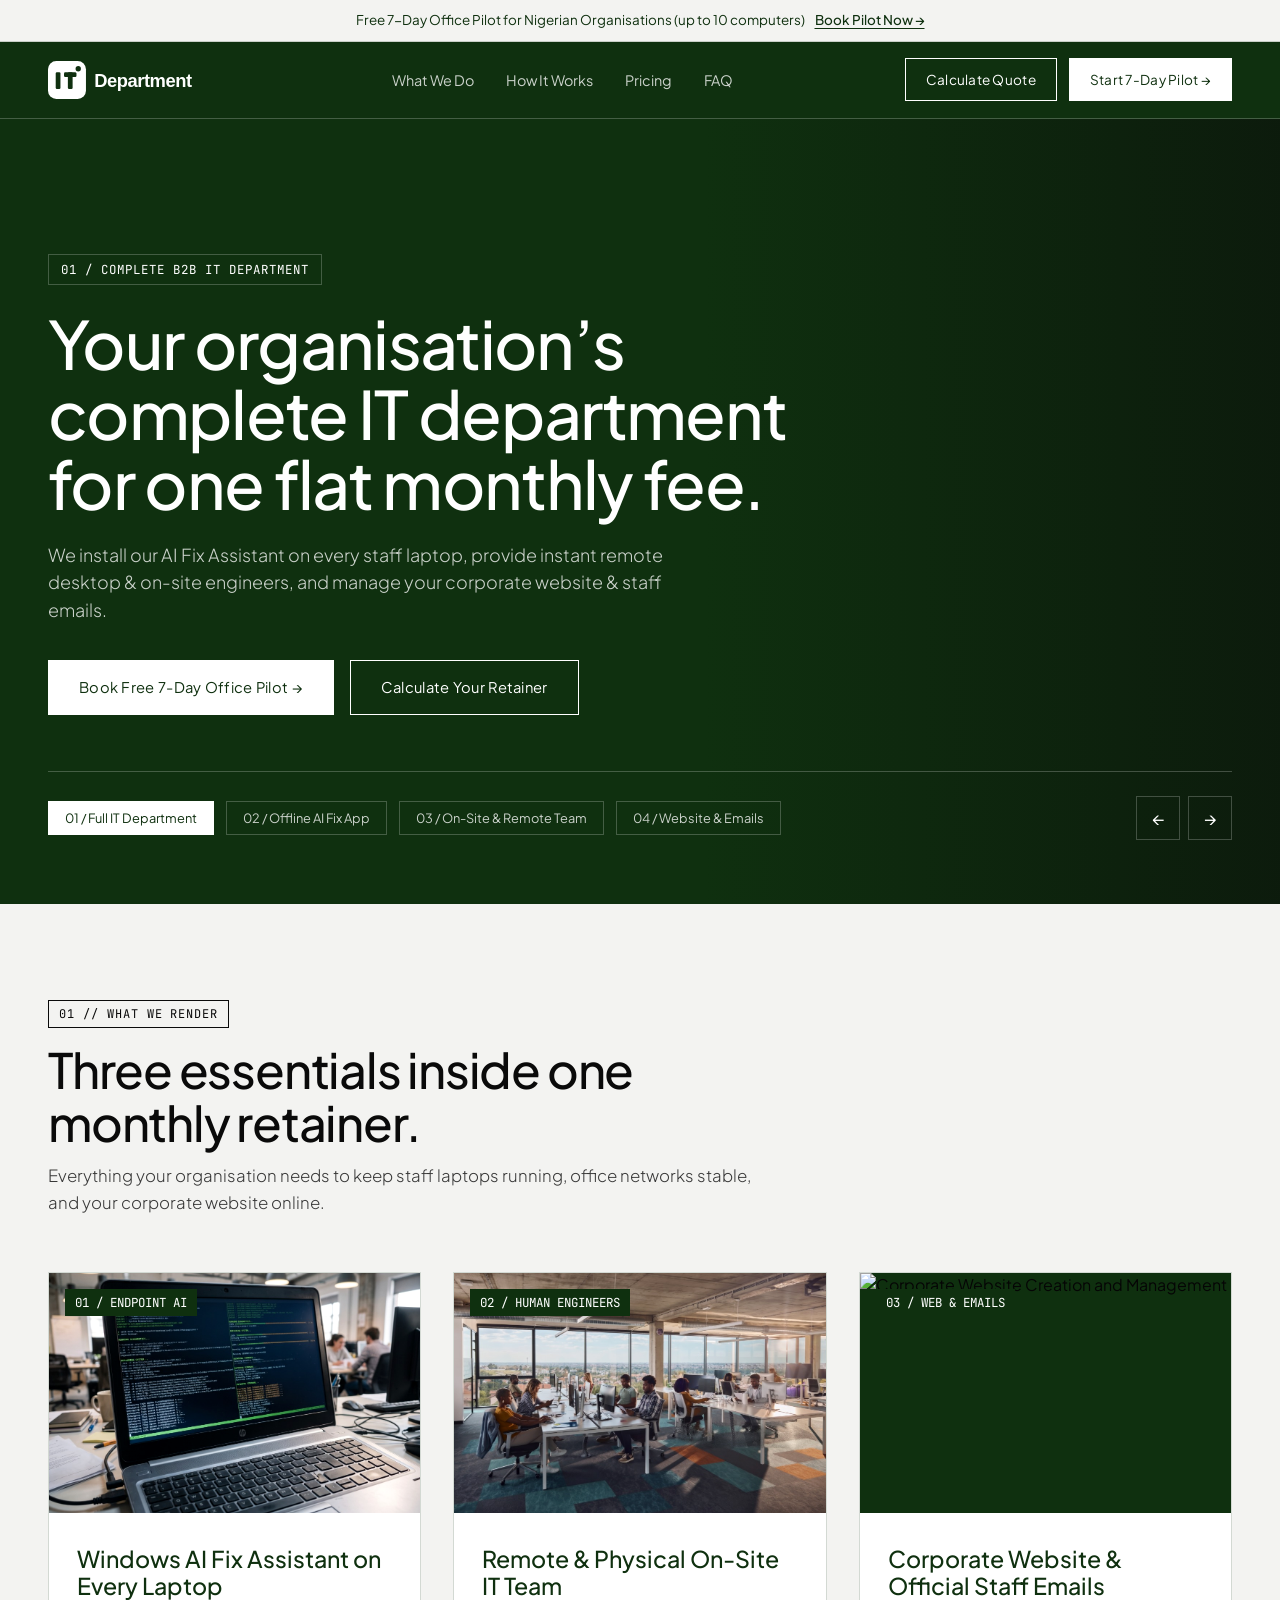
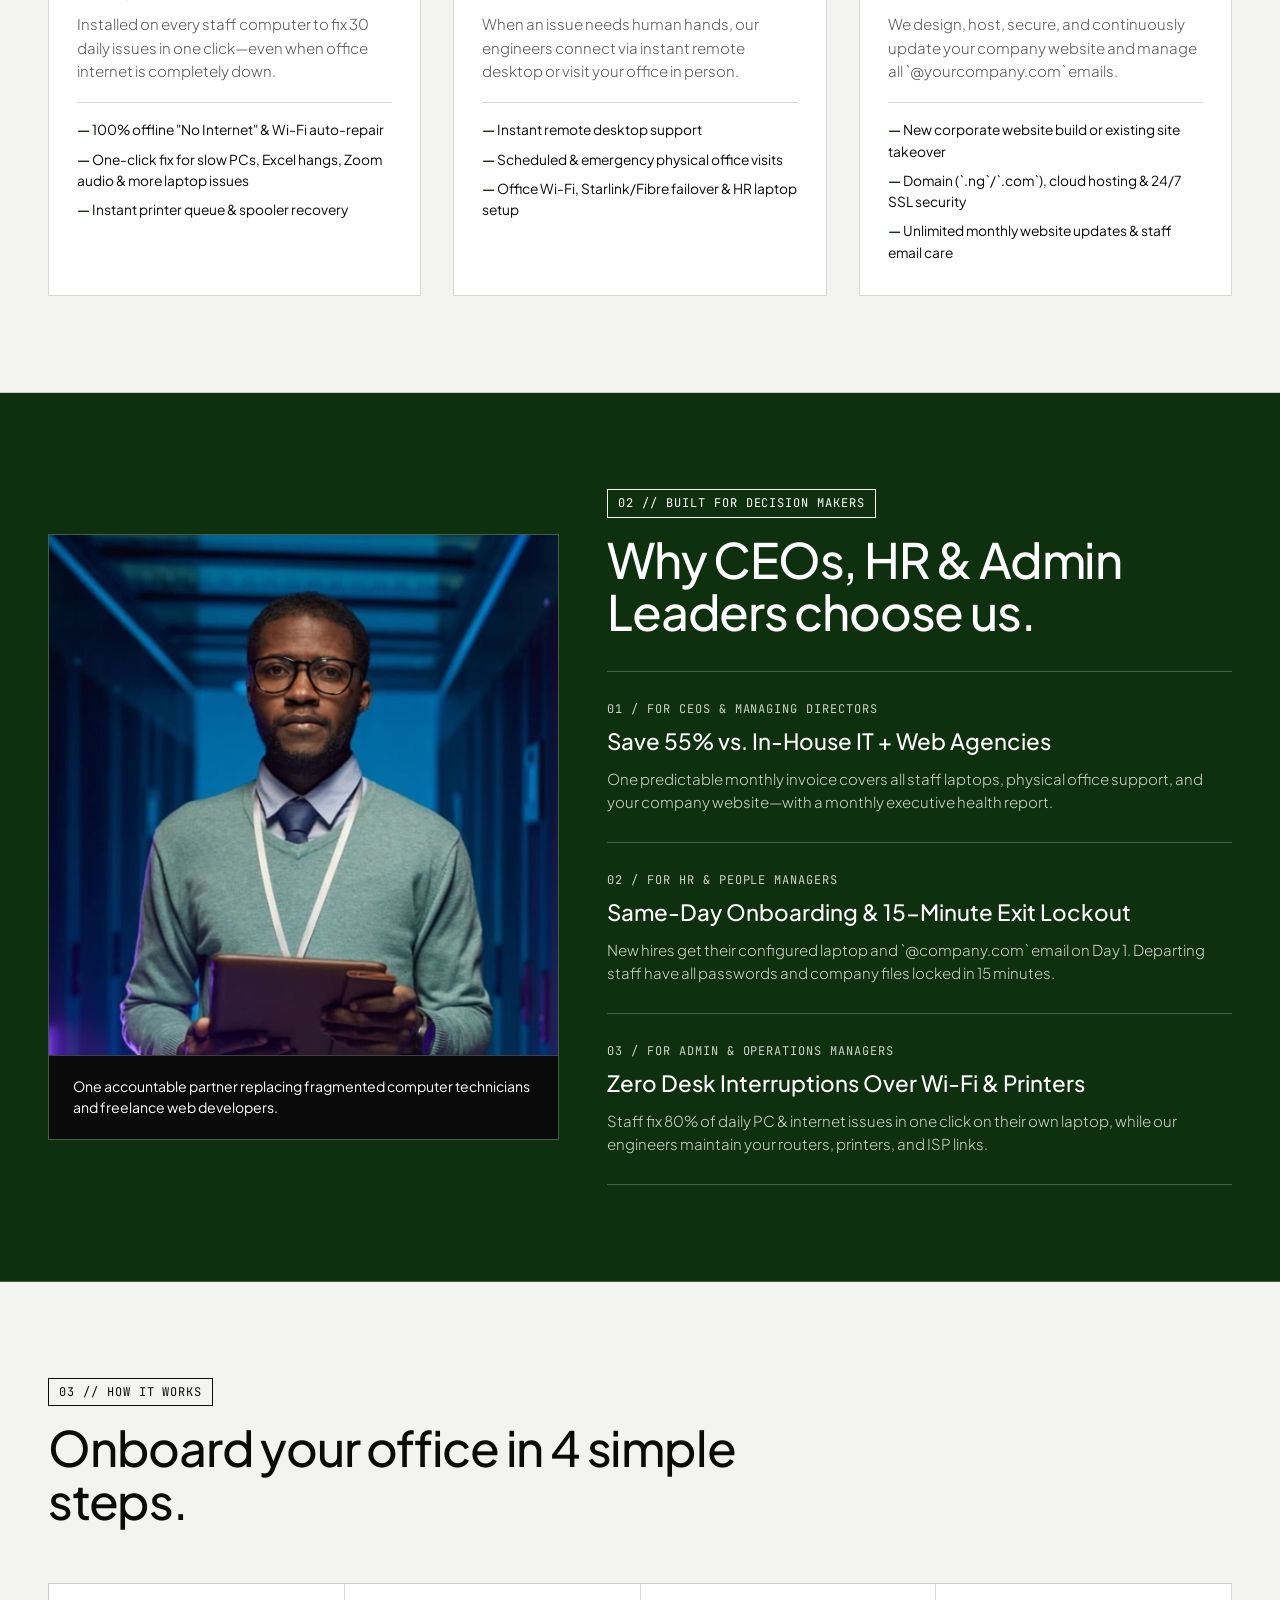
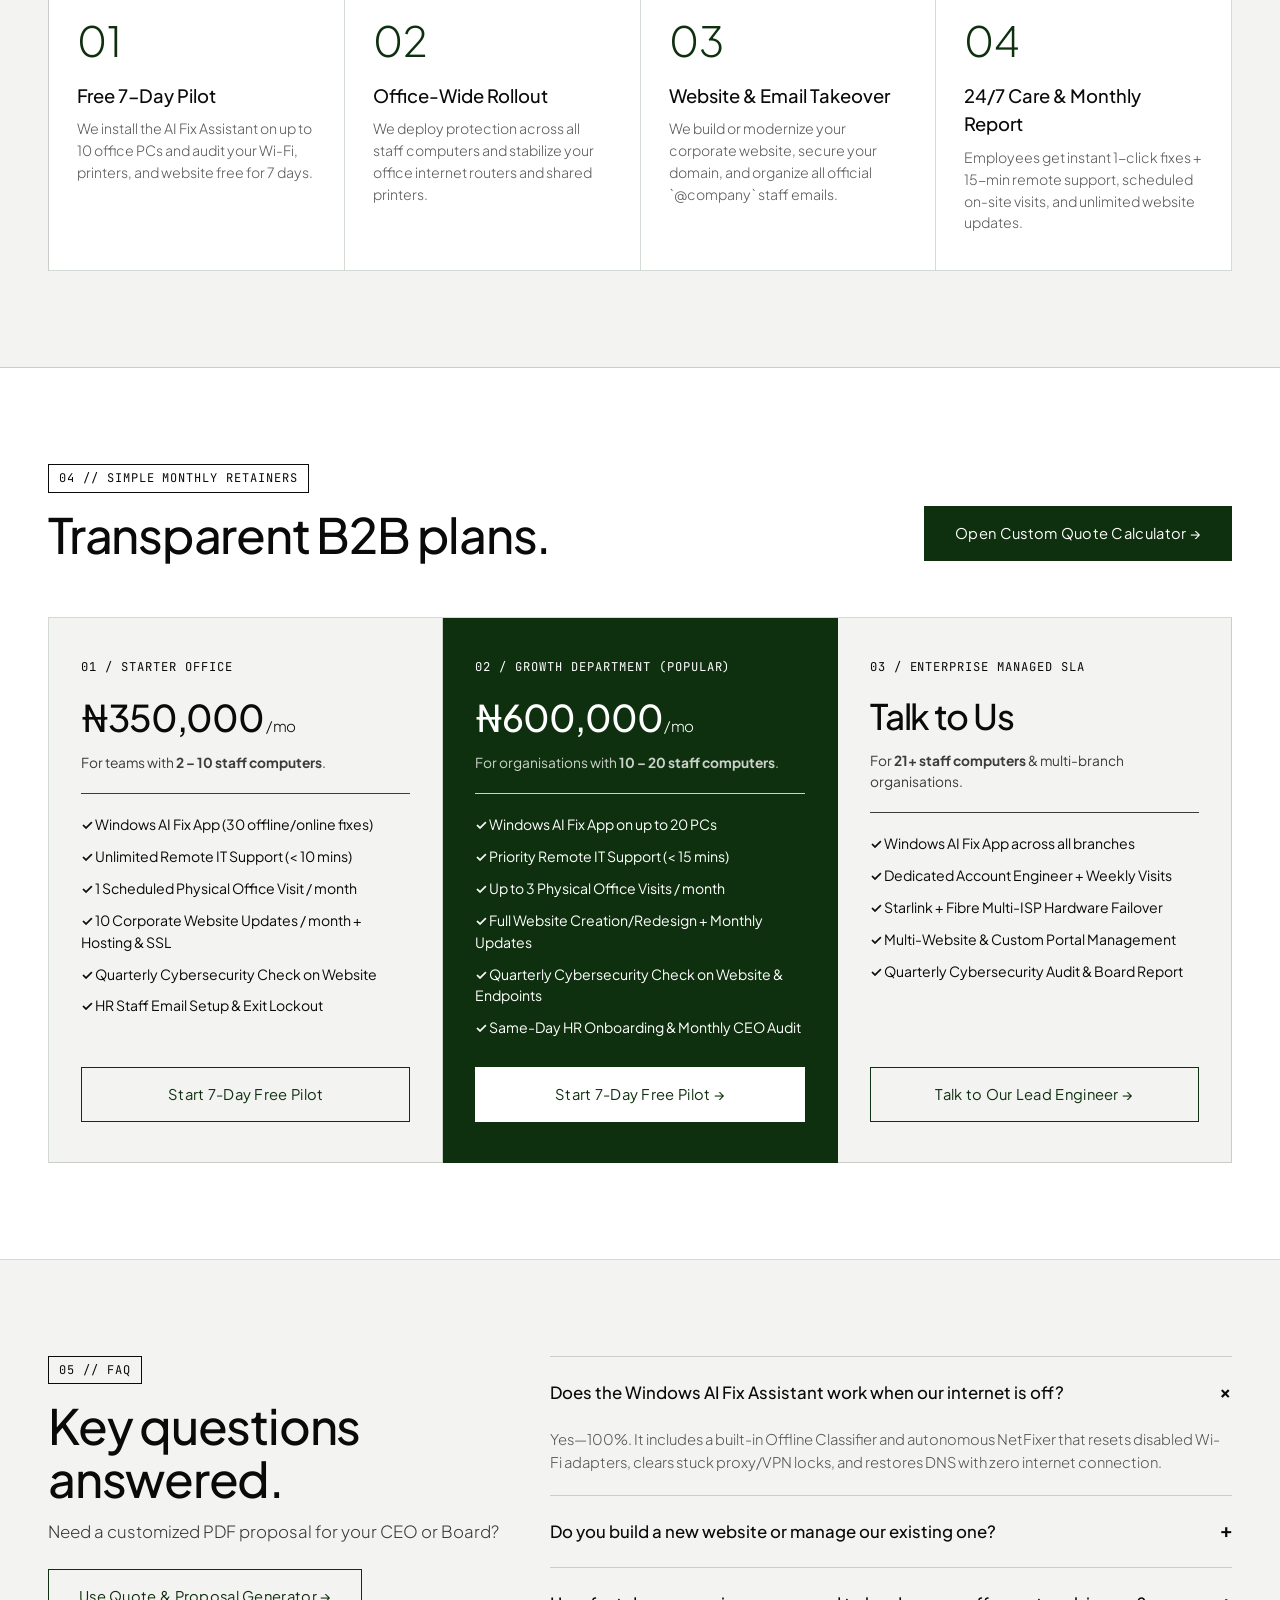
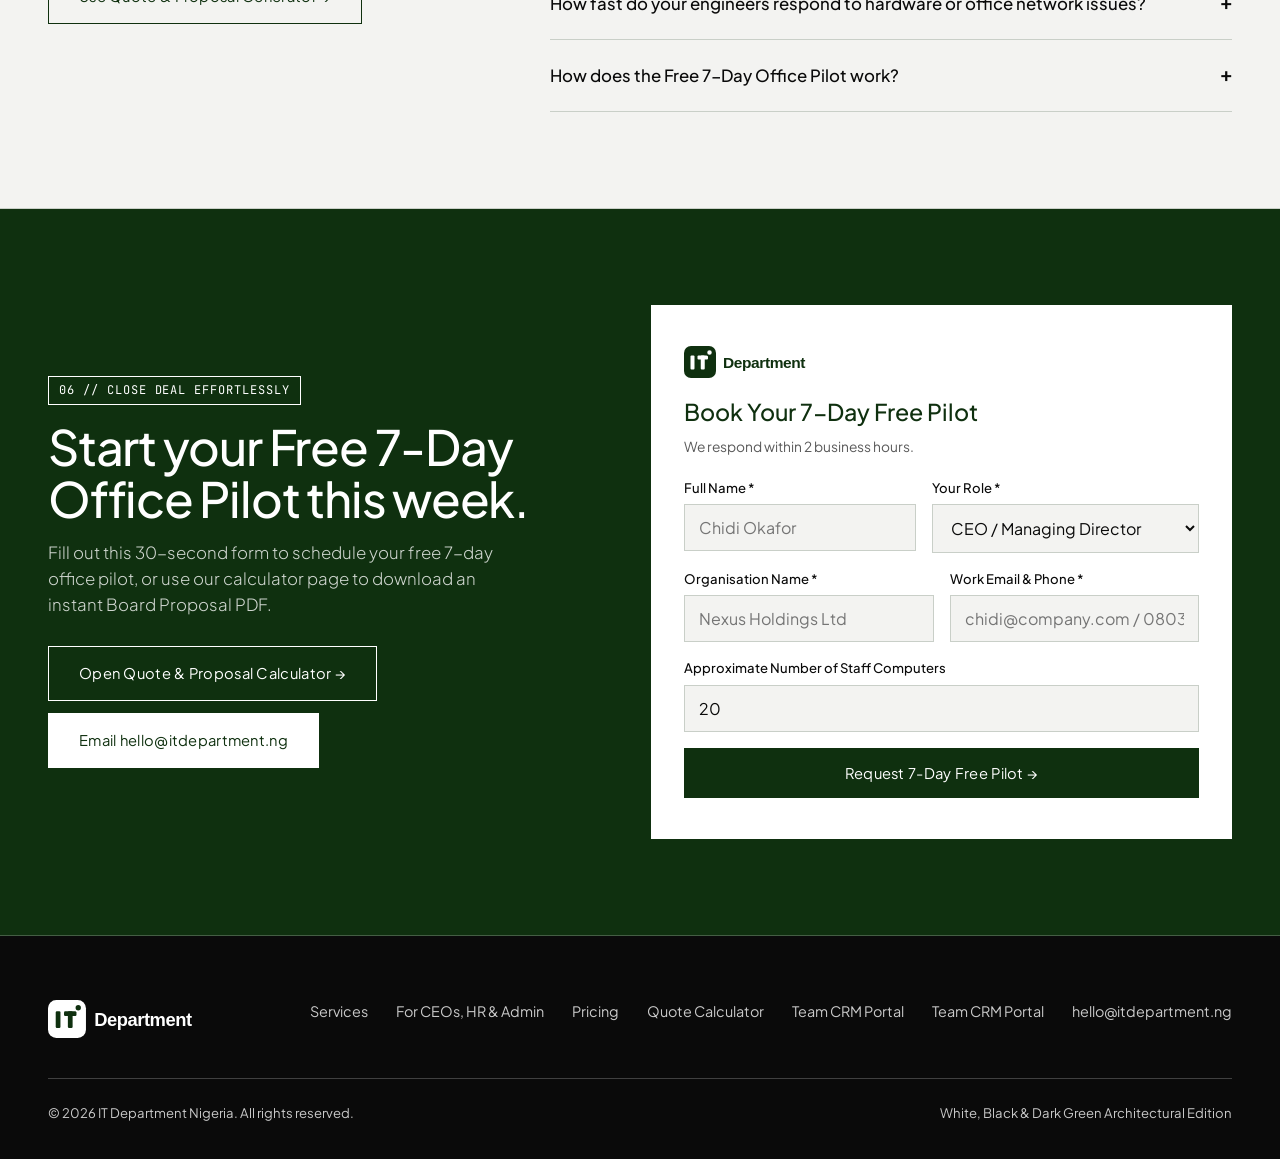
==== commit 8453ba8e: "Update retainer pricing: Starter Office ₦350k (2-10 PCs, 10 web updates, quarterly cybersecurity che" ====
--- a/index.html
+++ b/index.html
@@ -164,7 +164,7 @@
                 completely down.</p>
               <ul class="service-bullets">
                 <li>100% offline "No Internet" &amp; Wi-Fi auto-repair</li>
-                <li>One-click fix for slow PCs, Excel hangs &amp; Zoom audio</li>
+                <li>One-click fix for slow PCs, Excel hangs, Zoom audio &amp; more laptop issues</li>
                 <li>Instant printer queue &amp; spooler recovery</li>
               </ul>
             </div>
@@ -311,14 +311,15 @@
         <div class="price-card">
           <div>
             <span class="price-tier">01 / Starter Office</span>
-            <div class="price-amount">&#8358;150,000<span style="font-size: 0.95rem; font-weight: 300;"> / mo</span>
-            </div>
-            <p class="price-desc">For teams with <strong>5 – 15 staff computers</strong>.</p>
+            <div class="price-amount">&#8358;350,000<span style="font-size: 0.95rem; font-weight: 300;"> / mo</span>
+            </div>
+            <p class="price-desc">For teams with <strong>2 – 10 staff computers</strong>.</p>
             <ul class="price-list">
               <li>Windows AI Fix App (30 offline/online fixes)</li>
               <li>Unlimited Remote IT Support (&lt; 10 mins)</li>
               <li>1 Scheduled Physical Office Visit / month</li>
-              <li>Corporate Website Hosting, SSL &amp; Updates</li>
+              <li>10 Corporate Website Updates / month + Hosting &amp; SSL</li>
+              <li>Quarterly Cybersecurity Check on Website</li>
               <li>HR Staff Email Setup &amp; Exit Lockout</li>
             </ul>
           </div>
@@ -329,14 +330,15 @@
         <div class="price-card dark">
           <div>
             <span class="price-tier">02 / Growth Department (Popular)</span>
-            <div class="price-amount">&#8358;300,000<span style="font-size: 0.95rem; font-weight: 300;"> / mo</span>
-            </div>
-            <p class="price-desc">For organisations with <strong>16 – 40 staff computers</strong>.</p>
+            <div class="price-amount">&#8358;600,000<span style="font-size: 0.95rem; font-weight: 300;"> / mo</span>
+            </div>
+            <p class="price-desc">For organisations with <strong>10 – 20 staff computers</strong>.</p>
             <ul class="price-list">
-              <li>Windows AI Fix App on up to 40 PCs</li>
+              <li>Windows AI Fix App on up to 20 PCs</li>
               <li>Priority Remote IT Support (&lt; 15 mins)</li>
               <li>Up to 3 Physical Office Visits / month</li>
-              <li>Full Website Creation/Redesign + Updates</li>
+              <li>Full Website Creation/Redesign + Monthly Updates</li>
+              <li>Quarterly Cybersecurity Check on Website &amp; Endpoints</li>
               <li>Same-Day HR Onboarding &amp; Monthly CEO Audit</li>
             </ul>
           </div>
@@ -347,18 +349,17 @@
         <div class="price-card">
           <div>
             <span class="price-tier">03 / Enterprise Managed SLA</span>
-            <div class="price-amount">&#8358;550,000+<span style="font-size: 0.95rem; font-weight: 300;"> / mo</span>
-            </div>
-            <p class="price-desc">For <strong>41 – 120+ staff computers</strong> &amp; multi-branch.</p>
+            <div class="price-amount" style="font-size: 2.2rem;">Talk to Us</div>
+            <p class="price-desc">For <strong>21+ staff computers</strong> &amp; multi-branch organisations.</p>
             <ul class="price-list">
               <li>Windows AI Fix App across all branches</li>
               <li>Dedicated Account Engineer + Weekly Visits</li>
               <li>Starlink + Fibre Multi-ISP Hardware Failover</li>
               <li>Multi-Website &amp; Custom Portal Management</li>
-              <li>Quarterly Board Security &amp; Asset Audit</li>
+              <li>Quarterly Cybersecurity Audit &amp; Board Report</li>
             </ul>
           </div>
-          <a href="calculator.html" class="btn btn-outline-green btn-block">Calculate Custom Quote &rarr;</a>
+          <a href="#contact" class="btn btn-outline-green btn-block">Talk to Our Lead Engineer &rarr;</a>
         </div>
       </div>
     </div>
@@ -447,7 +448,9 @@
         <p style="font-size: 0.86rem; color: var(--text-muted); margin-bottom: 20px;">We respond within 2 business
           hours.</p>
 
-        <form id="pilotForm" data-google-sheet-url="https://script.google.com/macros/s/AKfycbyHLWNQjkpMa9gRQmT10kTybrdS-iTWeJHEGodXFlD0AMoIDWCLb2SNlaa7tU3jf9B8ew/exec" data-crm-pilot-url="https://itdepartment-crm.vercel.app/api/crm/pilot-leads">
+        <form id="pilotForm"
+          data-google-sheet-url="https://script.google.com/macros/s/AKfycbyHLWNQjkpMa9gRQmT10kTybrdS-iTWeJHEGodXFlD0AMoIDWCLb2SNlaa7tU3jf9B8ew/exec"
+          data-crm-pilot-url="https://itdepartment-crm.vercel.app/api/crm/pilot-leads">
           <div class="form-row-2">
             <div class="field" style="margin-bottom: 0;">
               <label for="pName">Full Name *</label>
@@ -480,7 +483,8 @@
             <input type="number" id="pPcs" name="staff_pcs" value="20" min="1" max="500" />
           </div>
 
-          <button type="submit" id="pilotSubmitBtn" class="btn btn-green btn-block">Request 7-Day Free Pilot &rarr;</button>
+          <button type="submit" id="pilotSubmitBtn" class="btn btn-green btn-block">Request 7-Day Free Pilot
+            &rarr;</button>
           <p id="pilotSuccessMsg"
             style="display: none; margin-top: 14px; padding: 12px; background: var(--offwhite); border-left: 3px solid var(--green); font-size: 0.86rem;">
           </p>
@@ -502,6 +506,7 @@
           <a href="#leaders">For CEOs, HR &amp; Admin</a>
           <a href="#pricing">Pricing</a>
           <a href="calculator.html">Quote Calculator</a>
+          <a href="crm.html">Team CRM Portal</a>
           <a href="https://itdepartment-crm.vercel.app" target="_blank" rel="noopener">Team CRM Portal</a>
           <a href="mailto:hello@itdepartment.ng">hello@itdepartment.ng</a>
         </div>
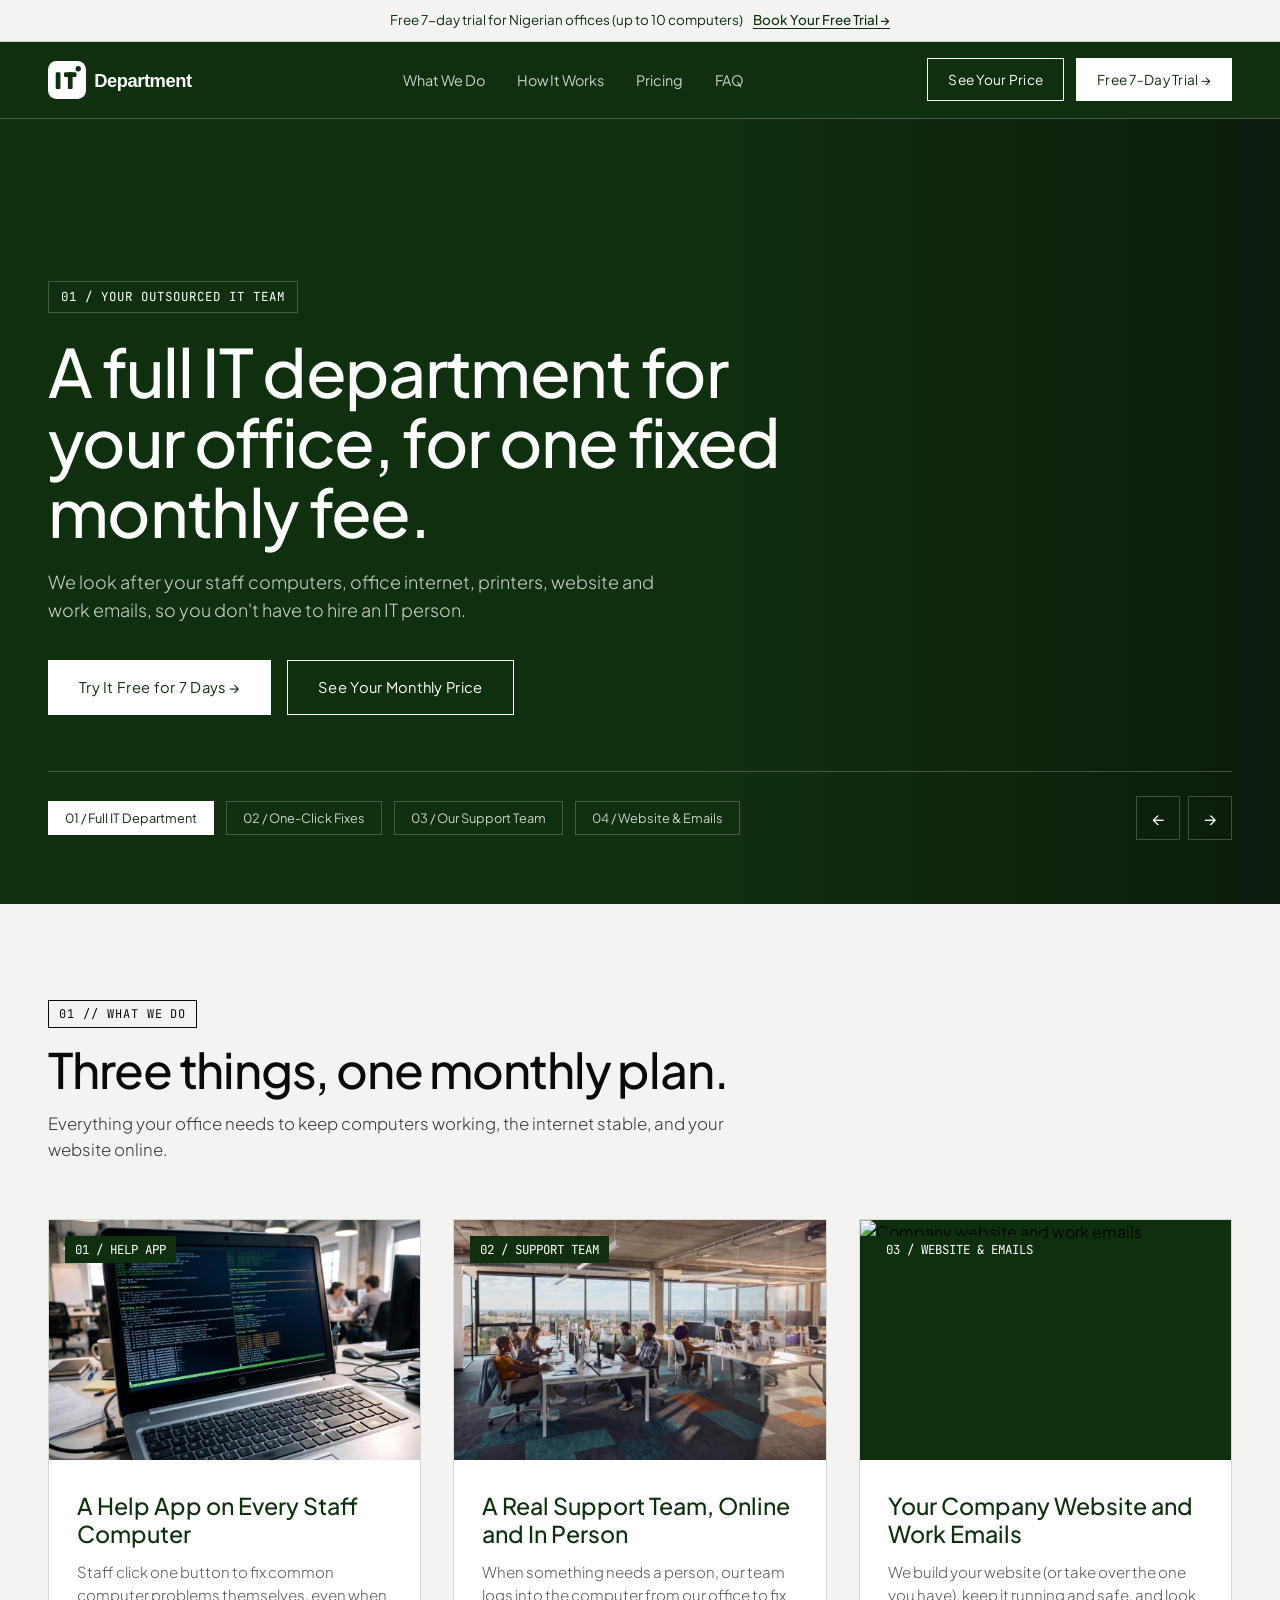
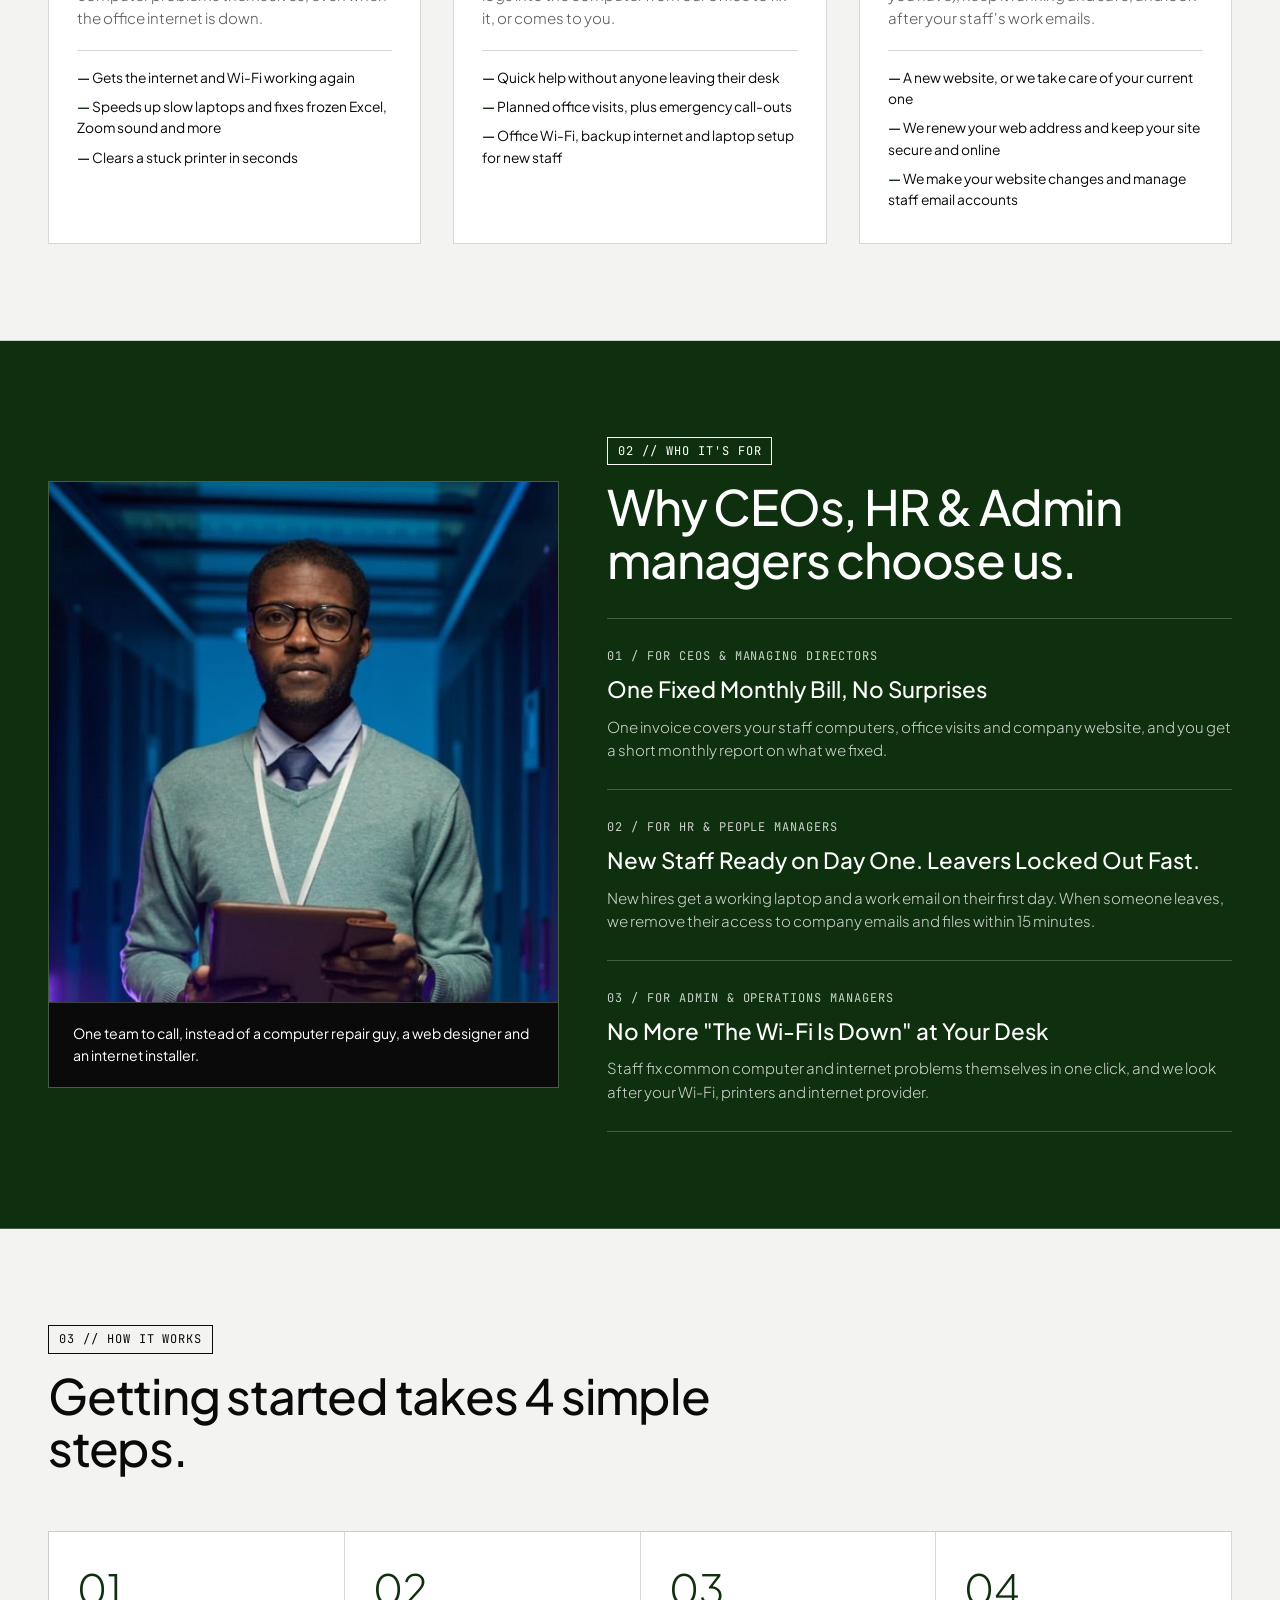
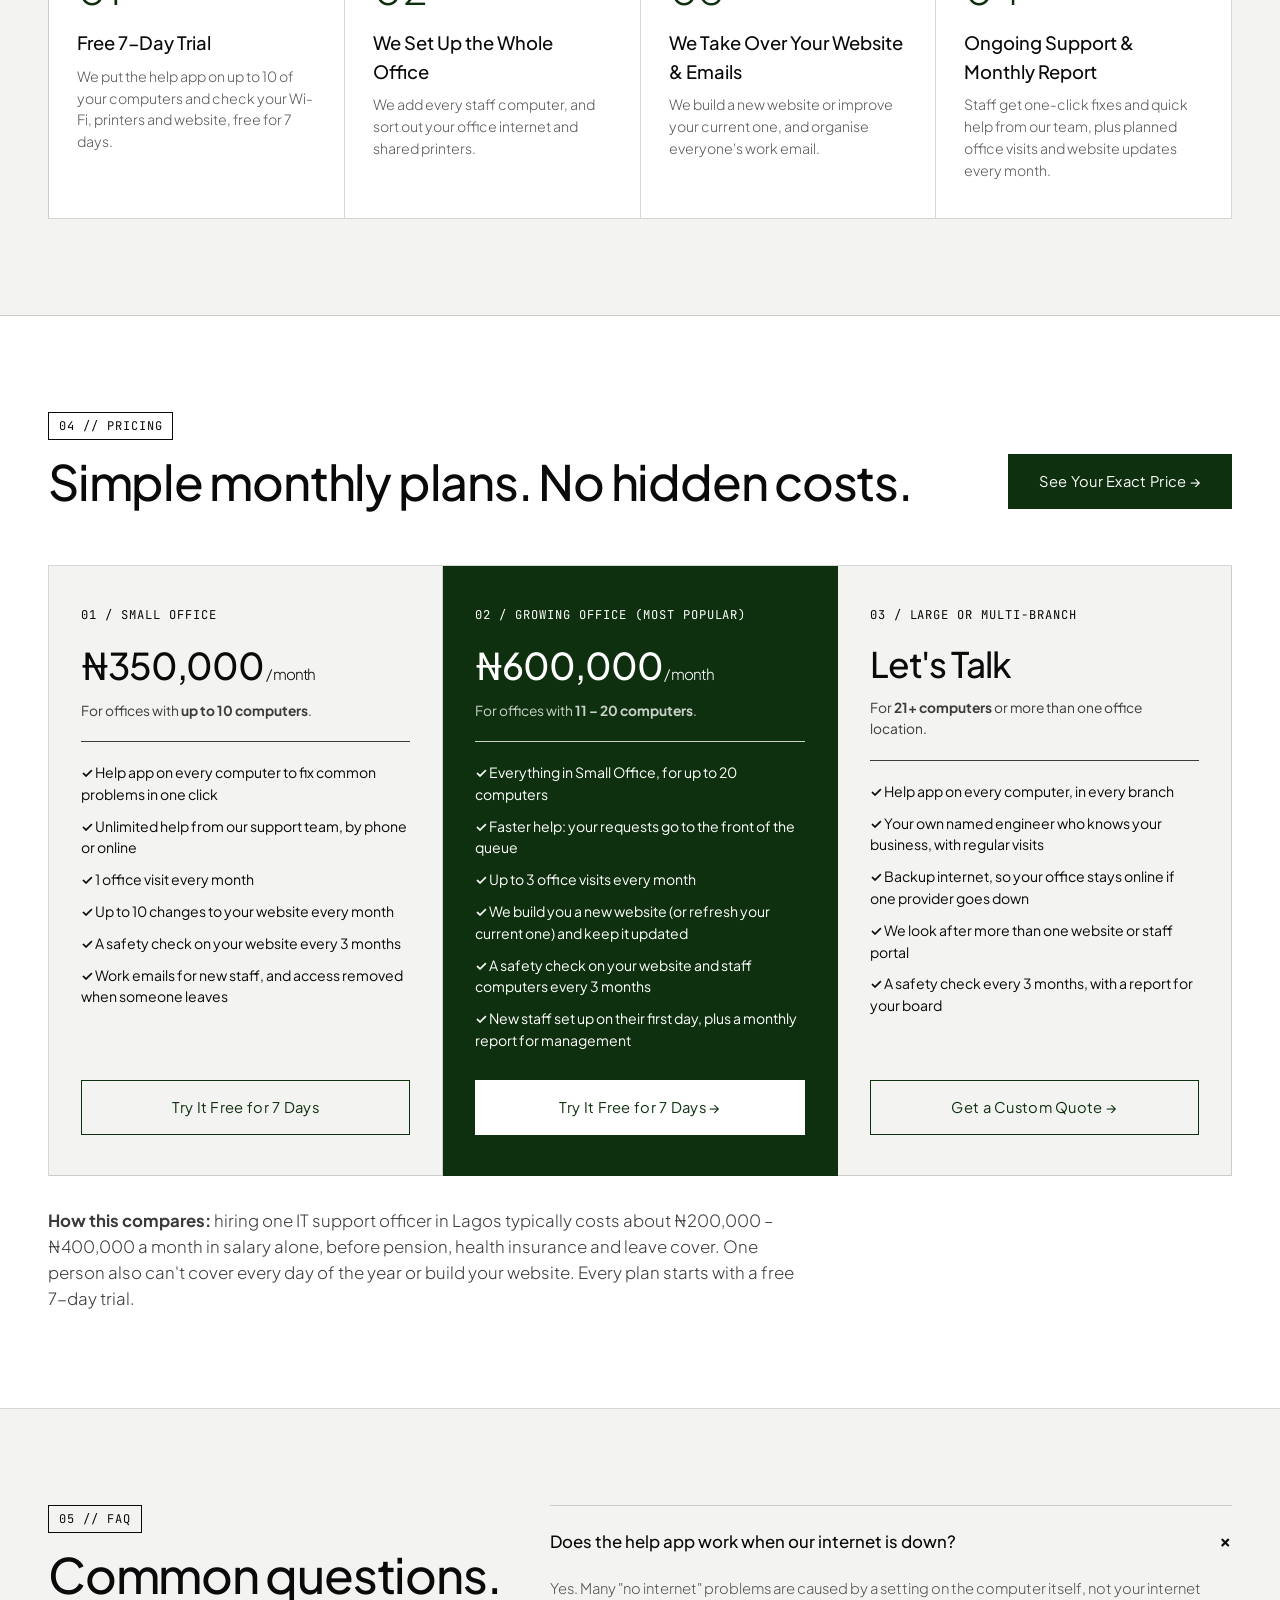
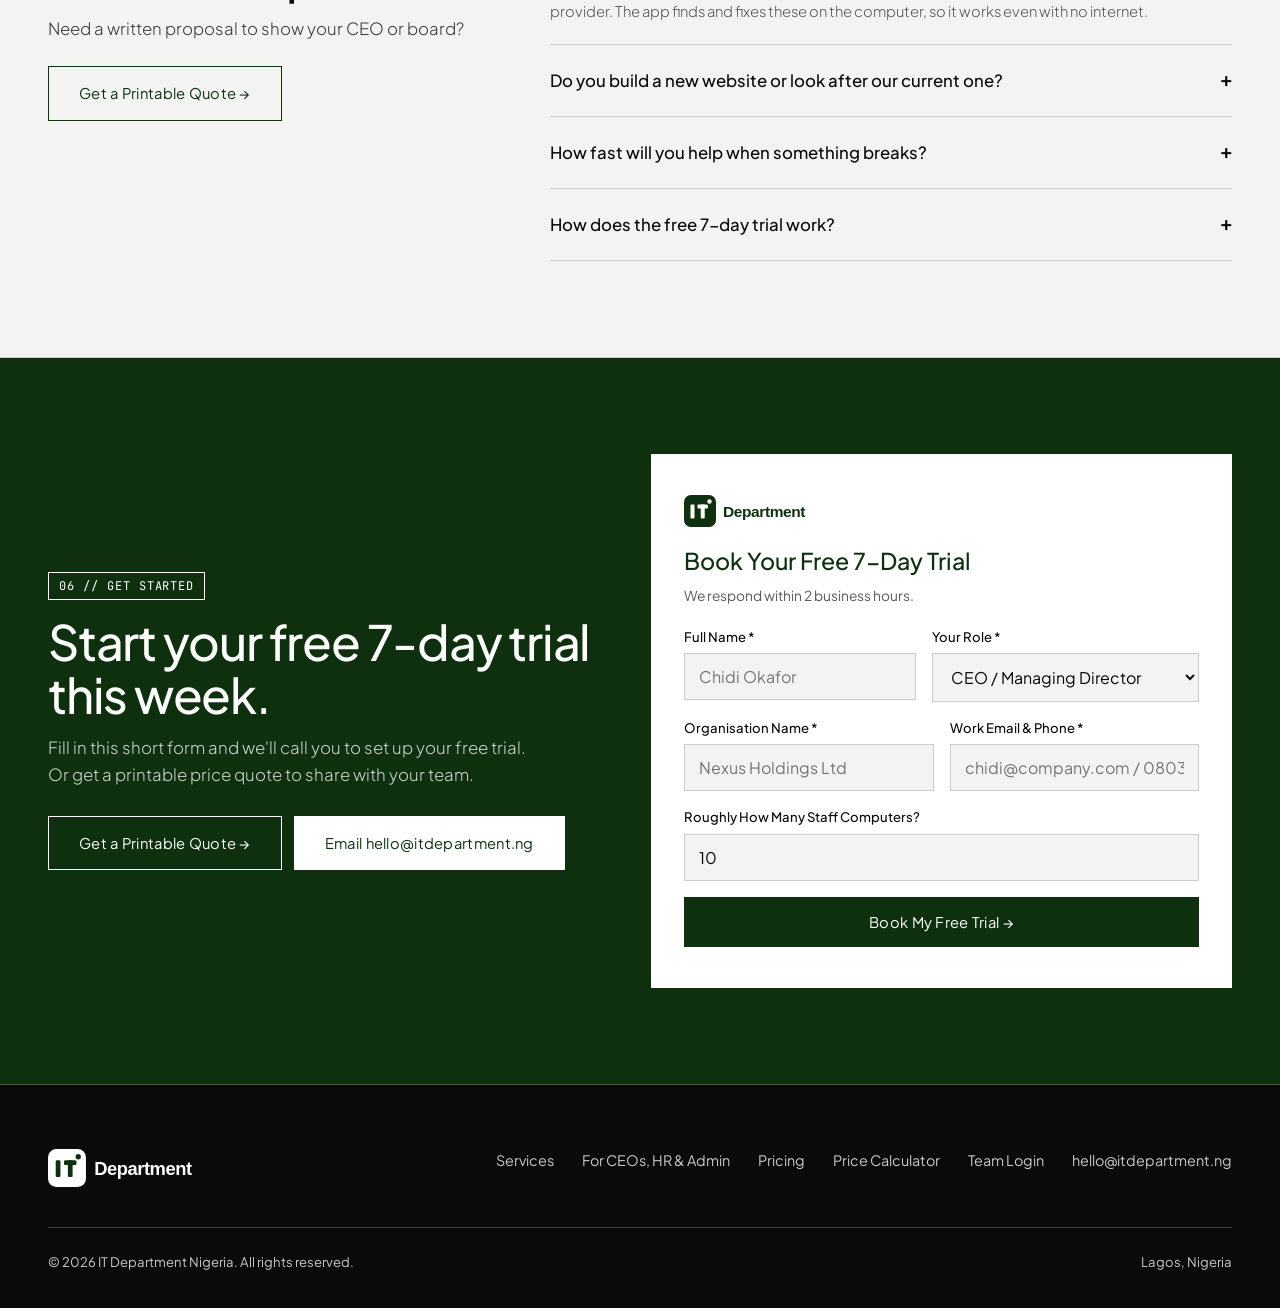
==== commit 6da6995c: "Simplify website copy and pricing, fix pilot form feedback, update gitignore" ====
--- a/index.html
+++ b/index.html
@@ -4,9 +4,9 @@
 <head>
   <meta charset="UTF-8" />
   <meta name="viewport" content="width=device-width, initial-scale=1.0" />
-  <title>IT Department Nigeria (itdepartment.ng) — Managed B2B IT, AI Laptop Assistant &amp; Corporate Web Care</title>
+  <title>IT Department Nigeria (itdepartment.ng) — Your Outsourced IT Team for One Monthly Fee</title>
   <meta name="description"
-    content="Your organisation's complete IT department for one flat monthly retainer. Offline-ready Windows AI Fix Assistant, remote & on-site engineers, and corporate website management." />
+    content="A full IT department for your office for one fixed monthly fee. We look after your staff computers, office internet, printers, website and work emails." />
   <link rel="icon" type="image/svg+xml" href="logo-icon.svg" />
   <link rel="preconnect" href="https://fonts.googleapis.com" />
   <link rel="preconnect" href="https://fonts.gstatic.com" crossorigin />
@@ -20,8 +20,8 @@
 
   <!-- Top Bar -->
   <div class="top-bar">
-    <span>Free 7-Day Office Pilot for Nigerian Organisations (up to 10 computers)</span>
-    <a href="#contact">Book Pilot Now &rarr;</a>
+    <span>Free 7-day trial for Nigerian offices (up to 10 computers)</span>
+    <a href="#contact">Book Your Free Trial &rarr;</a>
   </div>
 
   <!-- Navbar -->
@@ -39,8 +39,8 @@
       </nav>
 
       <div class="nav-actions">
-        <a href="calculator.html" class="btn btn-outline-white btn-sm">Calculate Quote</a>
-        <a href="#contact" class="btn btn-white btn-sm">Start 7-Day Pilot &rarr;</a>
+        <a href="calculator.html" class="btn btn-outline-white btn-sm">See Your Price</a>
+        <a href="#contact" class="btn btn-white btn-sm">Free 7-Day Trial &rarr;</a>
       </div>
     </div>
   </header>
@@ -65,57 +65,57 @@
 
       <!-- Slide 1 -->
       <div class="hero-slide-panel active" data-slide-panel="0">
-        <span class="hero-kicker">01 / Complete B2B IT Department</span>
-        <h1 class="hero-title">Your organisation’s complete IT department for one flat monthly fee.</h1>
+        <span class="hero-kicker">01 / Your Outsourced IT Team</span>
+        <h1 class="hero-title">A full IT department for your office, for one fixed monthly fee.</h1>
         <p class="hero-subtitle">
-          We install our AI Fix Assistant on every staff laptop, provide instant remote desktop &amp; on-site engineers,
-          and manage your corporate website &amp; staff emails.
+          We look after your staff computers, office internet, printers, website and work emails, so you don't
+          have to hire an IT person.
         </p>
         <div class="hero-cta-row">
-          <a href="#contact" class="btn btn-white">Book Free 7-Day Office Pilot &rarr;</a>
-          <a href="calculator.html" class="btn btn-outline-white">Calculate Your Retainer</a>
+          <a href="#contact" class="btn btn-white">Try It Free for 7 Days &rarr;</a>
+          <a href="calculator.html" class="btn btn-outline-white">See Your Monthly Price</a>
         </div>
       </div>
 
       <!-- Slide 2 -->
       <div class="hero-slide-panel" data-slide-panel="1">
-        <span class="hero-kicker">02 / Works Online &amp; 100% Offline</span>
-        <h1 class="hero-title">Instant 1-click fixes for "No Internet", slow laptops &amp; jammed printers.</h1>
+        <span class="hero-kicker">02 / Fixes Problems in One Click</span>
+        <h1 class="hero-title">No internet? Slow laptop? Printer stuck? Fixed in one click.</h1>
         <p class="hero-subtitle">
-          Our Windows AI Fix Assistant solves 30 everyday office computer issues in seconds—even when your office
-          internet is completely off.
+          Our help app sits on every staff computer and fixes 30 everyday problems in seconds, even when the office
+          internet is down.
         </p>
         <div class="hero-cta-row">
           <a href="#services" class="btn btn-white">See What We Cover &rarr;</a>
-          <a href="calculator.html" class="btn btn-outline-white">Calculate Your Retainer</a>
+          <a href="calculator.html" class="btn btn-outline-white">See Your Monthly Price</a>
         </div>
       </div>
 
       <!-- Slide 3 -->
       <div class="hero-slide-panel" data-slide-panel="2">
-        <span class="hero-kicker">03 / Remote + Physical Engineers</span>
-        <h1 class="hero-title">Instant remote desktop support. Physical engineers at your office.</h1>
+        <span class="hero-kicker">03 / Real People When You Need Them</span>
+        <h1 class="hero-title">Our team fixes it from our desk, or comes to your office.</h1>
         <p class="hero-subtitle">
-          From HR staff onboarding and office Wi-Fi failover to shared printers and hardware repairs, our team handles
-          everything so your staff never stop working.
+          Setting up laptops for new staff, sorting out the office Wi-Fi, fixing printers and repairing equipment.
+          We handle it so your staff can keep working.
         </p>
         <div class="hero-cta-row">
-          <a href="#contact" class="btn btn-white">Book Free 7-Day Office Pilot &rarr;</a>
+          <a href="#contact" class="btn btn-white">Try It Free for 7 Days &rarr;</a>
           <a href="#leaders" class="btn btn-outline-white">Built for CEOs, HR &amp; Admin</a>
         </div>
       </div>
 
       <!-- Slide 4 -->
       <div class="hero-slide-panel" data-slide-panel="3">
-        <span class="hero-kicker">04 / Corporate Website &amp; Emails</span>
-        <h1 class="hero-title">We build, host, secure &amp; update your company website at zero extra cost.</h1>
+        <span class="hero-kicker">04 / Website &amp; Work Emails</span>
+        <h1 class="hero-title">Your company website and work emails, included.</h1>
         <p class="hero-subtitle">
-          Stop paying separate web agencies. Your monthly retainer includes corporate website creation, `.ng`/`.com`
-          domain care, SSL security, and `@company.com` staff emails.
+          No need to pay a separate web designer. We build your website, keep it online and safe, make your updates,
+          and set up work emails (like name@yourcompany.com) for your staff.
         </p>
         <div class="hero-cta-row">
-          <a href="#pricing" class="btn btn-white">View Retainer Plans &rarr;</a>
-          <a href="calculator.html" class="btn btn-outline-white">Open Quote Calculator</a>
+          <a href="#pricing" class="btn btn-white">See Our Plans &rarr;</a>
+          <a href="calculator.html" class="btn btn-outline-white">See Your Monthly Price</a>
         </div>
       </div>
 
@@ -123,8 +123,8 @@
       <div class="hero-slider-footer">
         <div class="slider-dots" role="tablist">
           <button type="button" class="slider-dot active" data-slide-to="0">01 / Full IT Department</button>
-          <button type="button" class="slider-dot" data-slide-to="1">02 / Offline AI Fix App</button>
-          <button type="button" class="slider-dot" data-slide-to="2">03 / On-Site &amp; Remote Team</button>
+          <button type="button" class="slider-dot" data-slide-to="1">02 / One-Click Fixes</button>
+          <button type="button" class="slider-dot" data-slide-to="2">03 / Our Support Team</button>
           <button type="button" class="slider-dot" data-slide-to="3">04 / Website &amp; Emails</button>
         </div>
 
@@ -141,11 +141,10 @@
   <section class="section-offwhite" id="services">
     <div class="container">
       <div class="section-head">
-        <span class="eyebrow">01 // What We Render</span>
-        <h2 class="section-title">Three essentials inside one monthly retainer.</h2>
+        <span class="eyebrow">01 // What We Do</span>
+        <h2 class="section-title">Three things, one monthly plan.</h2>
         <p class="section-desc">
-          Everything your organisation needs to keep staff laptops running, office networks stable, and your corporate
-          website online.
+          Everything your office needs to keep computers working, the internet stable, and your website online.
         </p>
       </div>
 
@@ -155,17 +154,17 @@
         <article class="service-card">
           <div>
             <div class="service-img-wrap">
-              <img src="service-windows-ai.jpg" alt="Windows AI Fix Assistant on employee laptop" loading="lazy" />
-              <span class="service-num-badge">01 / ENDPOINT AI</span>
+              <img src="service-windows-ai.jpg" alt="Help app on an employee laptop" loading="lazy" />
+              <span class="service-num-badge">01 / HELP APP</span>
             </div>
             <div class="service-body">
-              <h3>Windows AI Fix Assistant on Every Laptop</h3>
-              <p>Installed on every staff computer to fix 30 daily issues in one click—even when office internet is
-                completely down.</p>
+              <h3>A Help App on Every Staff Computer</h3>
+              <p>Staff click one button to fix common computer problems themselves, even when the office internet is
+                down.</p>
               <ul class="service-bullets">
-                <li>100% offline "No Internet" &amp; Wi-Fi auto-repair</li>
-                <li>One-click fix for slow PCs, Excel hangs, Zoom audio &amp; more laptop issues</li>
-                <li>Instant printer queue &amp; spooler recovery</li>
+                <li>Gets the internet and Wi-Fi working again</li>
+                <li>Speeds up slow laptops and fixes frozen Excel, Zoom sound and more</li>
+                <li>Clears a stuck printer in seconds</li>
               </ul>
             </div>
           </div>
@@ -175,17 +174,17 @@
         <article class="service-card">
           <div>
             <div class="service-img-wrap">
-              <img src="service-office-team.jpg" alt="Dedicated Remote and On-Site IT Engineers" loading="lazy" />
-              <span class="service-num-badge">02 / HUMAN ENGINEERS</span>
+              <img src="service-office-team.jpg" alt="Our IT support team" loading="lazy" />
+              <span class="service-num-badge">02 / SUPPORT TEAM</span>
             </div>
             <div class="service-body">
-              <h3>Remote &amp; Physical On-Site IT Team</h3>
-              <p>When an issue needs human hands, our engineers connect via instant remote desktop or visit your office
-                in person.</p>
+              <h3>A Real Support Team, Online and In Person</h3>
+              <p>When something needs a person, our team logs into the computer from our office to fix it, or comes to
+                you.</p>
               <ul class="service-bullets">
-                <li>Instant remote desktop support</li>
-                <li>Scheduled &amp; emergency physical office visits</li>
-                <li>Office Wi-Fi, Starlink/Fibre failover &amp; HR laptop setup</li>
+                <li>Quick help without anyone leaving their desk</li>
+                <li>Planned office visits, plus emergency call-outs</li>
+                <li>Office Wi-Fi, backup internet and laptop setup for new staff</li>
               </ul>
             </div>
           </div>
@@ -196,17 +195,17 @@
           <div>
             <div class="service-img-wrap">
               <img src="https://images.unsplash.com/photo-1460925895917-afdab827c52f?auto=format&fit=crop&w=900&q=80"
-                alt="Corporate Website Creation and Management" loading="lazy" />
-              <span class="service-num-badge">03 / WEB &amp; EMAILS</span>
+                alt="Company website and work emails" loading="lazy" />
+              <span class="service-num-badge">03 / WEBSITE &amp; EMAILS</span>
             </div>
             <div class="service-body">
-              <h3>Corporate Website &amp; Official Staff Emails</h3>
-              <p>We design, host, secure, and continuously update your company website and manage all `@yourcompany.com`
-                emails.</p>
+              <h3>Your Company Website and Work Emails</h3>
+              <p>We build your website (or take over the one you have), keep it running and safe, and look after your
+                staff's work emails.</p>
               <ul class="service-bullets">
-                <li>New corporate website build or existing site takeover</li>
-                <li>Domain (`.ng`/`.com`), cloud hosting &amp; 24/7 SSL security</li>
-                <li>Unlimited monthly website updates &amp; staff email care</li>
+                <li>A new website, or we take care of your current one</li>
+                <li>We renew your web address and keep your site secure and online</li>
+                <li>We make your website changes and manage staff email accounts</li>
               </ul>
             </div>
           </div>
@@ -221,36 +220,36 @@
     <div class="container leaders-split">
 
       <div class="leaders-photo-box">
-        <img src="decision-makers.jpg" alt="Executive leadership and IT operations" loading="lazy" />
+        <img src="decision-makers.jpg" alt="Business leaders in a meeting" loading="lazy" />
         <div class="leaders-photo-caption">
-          One accountable partner replacing fragmented computer technicians and freelance web developers.
+          One team to call, instead of a computer repair guy, a web designer and an internet installer.
         </div>
       </div>
 
       <div>
-        <span class="eyebrow">02 // Built for Decision Makers</span>
-        <h2 class="section-title" style="margin-bottom: 32px;">Why CEOs, HR &amp; Admin Leaders choose us.</h2>
+        <span class="eyebrow">02 // Who It's For</span>
+        <h2 class="section-title" style="margin-bottom: 32px;">Why CEOs, HR &amp; Admin managers choose us.</h2>
 
         <div class="leaders-cards">
           <div class="leader-row">
             <span class="leader-role">01 / For CEOs &amp; Managing Directors</span>
-            <h3>Save 55% vs. In-House IT + Web Agencies</h3>
-            <p>One predictable monthly invoice covers all staff laptops, physical office support, and your company
-              website—with a monthly executive health report.</p>
+            <h3>One Fixed Monthly Bill, No Surprises</h3>
+            <p>One invoice covers your staff computers, office visits and company website, and you get a short
+              monthly report on what we fixed.</p>
           </div>
 
           <div class="leader-row">
             <span class="leader-role">02 / For HR &amp; People Managers</span>
-            <h3>Same-Day Onboarding &amp; 15-Minute Exit Lockout</h3>
-            <p>New hires get their configured laptop and `@company.com` email on Day 1. Departing staff have all
-              passwords and company files locked in 15 minutes.</p>
+            <h3>New Staff Ready on Day One. Leavers Locked Out Fast.</h3>
+            <p>New hires get a working laptop and a work email on their first day. When someone leaves, we remove
+              their access to company emails and files within 15 minutes.</p>
           </div>
 
           <div class="leader-row">
             <span class="leader-role">03 / For Admin &amp; Operations Managers</span>
-            <h3>Zero Desk Interruptions Over Wi-Fi &amp; Printers</h3>
-            <p>Staff fix 80% of daily PC &amp; internet issues in one click on their own laptop, while our engineers
-              maintain your routers, printers, and ISP links.</p>
+            <h3>No More "The Wi-Fi Is Down" at Your Desk</h3>
+            <p>Staff fix common computer and internet problems themselves in one click, and we look after your
+              Wi-Fi, printers and internet provider.</p>
           </div>
         </div>
       </div>
@@ -263,33 +262,31 @@
     <div class="container">
       <div class="section-head">
         <span class="eyebrow">03 // How It Works</span>
-        <h2 class="section-title">Onboard your office in 4 simple steps.</h2>
+        <h2 class="section-title">Getting started takes 4 simple steps.</h2>
       </div>
 
       <div class="pathway-grid">
         <div class="pathway-card">
           <span class="pathway-num">01</span>
-          <h4>Free 7-Day Pilot</h4>
-          <p>We install the AI Fix Assistant on up to 10 office PCs and audit your Wi-Fi, printers, and website free for
+          <h4>Free 7-Day Trial</h4>
+          <p>We put the help app on up to 10 of your computers and check your Wi-Fi, printers and website, free for
             7 days.</p>
         </div>
         <div class="pathway-card">
           <span class="pathway-num">02</span>
-          <h4>Office-Wide Rollout</h4>
-          <p>We deploy protection across all staff computers and stabilize your office internet routers and shared
-            printers.</p>
+          <h4>We Set Up the Whole Office</h4>
+          <p>We add every staff computer, and sort out your office internet and shared printers.</p>
         </div>
         <div class="pathway-card">
           <span class="pathway-num">03</span>
-          <h4>Website &amp; Email Takeover</h4>
-          <p>We build or modernize your corporate website, secure your domain, and organize all official `@company`
-            staff emails.</p>
+          <h4>We Take Over Your Website &amp; Emails</h4>
+          <p>We build a new website or improve your current one, and organise everyone's work email.</p>
         </div>
         <div class="pathway-card">
           <span class="pathway-num">04</span>
-          <h4>24/7 Care &amp; Monthly Report</h4>
-          <p>Employees get instant 1-click fixes + 15-min remote support, scheduled on-site visits, and unlimited
-            website updates.</p>
+          <h4>Ongoing Support &amp; Monthly Report</h4>
+          <p>Staff get one-click fixes and quick help from our team, plus planned office visits and website
+            updates every month.</p>
         </div>
       </div>
     </div>
@@ -300,68 +297,75 @@
     <div class="container">
       <div class="section-head-split">
         <div>
-          <span class="eyebrow">04 // Simple Monthly Retainers</span>
-          <h2 class="section-title">Transparent B2B plans.</h2>
-        </div>
-        <a href="calculator.html" class="btn btn-green">Open Custom Quote Calculator &rarr;</a>
+          <span class="eyebrow">04 // Pricing</span>
+          <h2 class="section-title">Simple monthly plans. No hidden costs.</h2>
+        </div>
+        <a href="calculator.html" class="btn btn-green">See Your Exact Price &rarr;</a>
       </div>
 
       <div class="pricing-grid">
         <!-- Plan 1 -->
         <div class="price-card">
           <div>
-            <span class="price-tier">01 / Starter Office</span>
-            <div class="price-amount">&#8358;350,000<span style="font-size: 0.95rem; font-weight: 300;"> / mo</span>
-            </div>
-            <p class="price-desc">For teams with <strong>2 – 10 staff computers</strong>.</p>
+            <span class="price-tier">01 / Small Office</span>
+            <div class="price-amount">&#8358;350,000<span style="font-size: 0.95rem; font-weight: 300;"> / month</span>
+            </div>
+            <p class="price-desc">For offices with <strong>up to 10 computers</strong>.</p>
             <ul class="price-list">
-              <li>Windows AI Fix App (30 offline/online fixes)</li>
-              <li>Unlimited Remote IT Support (&lt; 10 mins)</li>
-              <li>1 Scheduled Physical Office Visit / month</li>
-              <li>10 Corporate Website Updates / month + Hosting &amp; SSL</li>
-              <li>Quarterly Cybersecurity Check on Website</li>
-              <li>HR Staff Email Setup &amp; Exit Lockout</li>
+              <li>Help app on every computer to fix common problems in one click</li>
+              <li>Unlimited help from our support team, by phone or online</li>
+              <li>1 office visit every month</li>
+              <li>Up to 10 changes to your website every month</li>
+              <li>A safety check on your website every 3 months</li>
+              <li>Work emails for new staff, and access removed when someone leaves</li>
             </ul>
           </div>
-          <a href="#contact" class="btn btn-outline-green btn-block">Start 7-Day Free Pilot</a>
+          <a href="#contact" class="btn btn-outline-green btn-block">Try It Free for 7 Days</a>
         </div>
 
         <!-- Plan 2 -->
         <div class="price-card dark">
           <div>
-            <span class="price-tier">02 / Growth Department (Popular)</span>
-            <div class="price-amount">&#8358;600,000<span style="font-size: 0.95rem; font-weight: 300;"> / mo</span>
-            </div>
-            <p class="price-desc">For organisations with <strong>10 – 20 staff computers</strong>.</p>
+            <span class="price-tier">02 / Growing Office (Most Popular)</span>
+            <div class="price-amount">&#8358;600,000<span style="font-size: 0.95rem; font-weight: 300;"> / month</span>
+            </div>
+            <p class="price-desc">For offices with <strong>11 – 20 computers</strong>.</p>
             <ul class="price-list">
-              <li>Windows AI Fix App on up to 20 PCs</li>
-              <li>Priority Remote IT Support (&lt; 15 mins)</li>
-              <li>Up to 3 Physical Office Visits / month</li>
-              <li>Full Website Creation/Redesign + Monthly Updates</li>
-              <li>Quarterly Cybersecurity Check on Website &amp; Endpoints</li>
-              <li>Same-Day HR Onboarding &amp; Monthly CEO Audit</li>
+              <li>Everything in Small Office, for up to 20 computers</li>
+              <li>Faster help: your requests go to the front of the queue</li>
+              <li>Up to 3 office visits every month</li>
+              <li>We build you a new website (or refresh your current one) and keep it updated</li>
+              <li>A safety check on your website and staff computers every 3 months</li>
+              <li>New staff set up on their first day, plus a monthly report for management</li>
             </ul>
           </div>
-          <a href="#contact" class="btn btn-white btn-block">Start 7-Day Free Pilot &rarr;</a>
+          <a href="#contact" class="btn btn-white btn-block">Try It Free for 7 Days &rarr;</a>
         </div>
 
         <!-- Plan 3 -->
         <div class="price-card">
           <div>
-            <span class="price-tier">03 / Enterprise Managed SLA</span>
-            <div class="price-amount" style="font-size: 2.2rem;">Talk to Us</div>
-            <p class="price-desc">For <strong>21+ staff computers</strong> &amp; multi-branch organisations.</p>
+            <span class="price-tier">03 / Large or Multi-Branch</span>
+            <div class="price-amount" style="font-size: 2.2rem;">Let's Talk</div>
+            <p class="price-desc">For <strong>21+ computers</strong> or more than one office location.</p>
             <ul class="price-list">
-              <li>Windows AI Fix App across all branches</li>
-              <li>Dedicated Account Engineer + Weekly Visits</li>
-              <li>Starlink + Fibre Multi-ISP Hardware Failover</li>
-              <li>Multi-Website &amp; Custom Portal Management</li>
-              <li>Quarterly Cybersecurity Audit &amp; Board Report</li>
+              <li>Help app on every computer, in every branch</li>
+              <li>Your own named engineer who knows your business, with regular visits</li>
+              <li>Backup internet, so your office stays online if one provider goes down</li>
+              <li>We look after more than one website or staff portal</li>
+              <li>A safety check every 3 months, with a report for your board</li>
             </ul>
           </div>
-          <a href="#contact" class="btn btn-outline-green btn-block">Talk to Our Lead Engineer &rarr;</a>
-        </div>
-      </div>
+          <a href="#contact" class="btn btn-outline-green btn-block">Get a Custom Quote &rarr;</a>
+        </div>
+      </div>
+
+      <p class="section-desc" style="margin-top: 32px; max-width: 760px;">
+        <strong>How this compares:</strong> hiring one IT support officer in Lagos typically costs about
+        &#8358;200,000 – &#8358;400,000 a month in salary alone, before pension, health insurance and leave cover.
+        One person also can't cover every day of the year or build your website. Every plan starts with a free
+        7-day trial.
+      </p>
     </div>
   </section>
 
@@ -370,55 +374,55 @@
     <div class="container faq-split">
       <div>
         <span class="eyebrow">05 // FAQ</span>
-        <h2 class="section-title">Key questions answered.</h2>
-        <p class="section-desc">Need a customized PDF proposal for your CEO or Board?</p>
+        <h2 class="section-title">Common questions.</h2>
+        <p class="section-desc">Need a written proposal to show your CEO or board?</p>
         <div style="margin-top: 24px;">
-          <a href="calculator.html" class="btn btn-outline-green">Use Quote &amp; Proposal Generator &rarr;</a>
+          <a href="calculator.html" class="btn btn-outline-green">Get a Printable Quote &rarr;</a>
         </div>
       </div>
 
       <div class="faq-list" id="faqAccordion">
         <div class="faq-item open">
           <button type="button" class="faq-trigger">
-            <span>Does the Windows AI Fix Assistant work when our internet is off?</span>
+            <span>Does the help app work when our internet is down?</span>
             <span class="faq-icon">+</span>
           </button>
           <div class="faq-content">
-            Yes—100%. It includes a built-in Offline Classifier and autonomous NetFixer that resets disabled Wi-Fi
-            adapters, clears stuck proxy/VPN locks, and restores DNS with zero internet connection.
+            Yes. Many "no internet" problems are caused by a setting on the computer itself, not your internet
+            provider. The app finds and fixes these on the computer, so it works even with no internet.
           </div>
         </div>
 
         <div class="faq-item">
           <button type="button" class="faq-trigger">
-            <span>Do you build a new website or manage our existing one?</span>
+            <span>Do you build a new website or look after our current one?</span>
             <span class="faq-icon">+</span>
           </button>
           <div class="faq-content">
-            Both. We can build a brand-new corporate website for your organisation or take over your existing
-            site—handling hosting, `.ng`/`.com` renewal, SSL security, and unlimited monthly updates within 24 hours.
+            Both. We can build a brand-new website for you, or take over the one you already have. Either way, we
+            keep it online and secure, renew your web address, and make your updates each month.
           </div>
         </div>
 
         <div class="faq-item">
           <button type="button" class="faq-trigger">
-            <span>How fast do your engineers respond to hardware or office network issues?</span>
+            <span>How fast will you help when something breaks?</span>
             <span class="faq-icon">+</span>
           </button>
           <div class="faq-content">
-            Our remote engineers connect within 15 minutes via encrypted RustDesk, and our field engineers visit your
-            office for scheduled maintenance and physical hardware/network repairs.
+            Our team can connect to a staff computer securely and start fixing it within 15 minutes. For things that
+            need hands on, like printers, cables or Wi-Fi equipment, an engineer visits your office.
           </div>
         </div>
 
         <div class="faq-item">
           <button type="button" class="faq-trigger">
-            <span>How does the Free 7-Day Office Pilot work?</span>
+            <span>How does the free 7-day trial work?</span>
             <span class="faq-icon">+</span>
           </button>
           <div class="faq-content">
-            We install our Windows AI Fix Assistant on up to 10 laptops in your office and audit your network, printers,
-            and website free for 7 days. You only subscribe if you love the results.
+            We put the help app on up to 10 of your computers and check your internet, printers and website, free for
+            7 days. You only sign up if you're happy with the results.
           </div>
         </div>
       </div>
@@ -429,22 +433,22 @@
   <section class="section-green" id="contact">
     <div class="container contact-grid">
       <div>
-        <span class="eyebrow">06 // Close Deal Effortlessly</span>
-        <h2 class="section-title">Start your Free 7-Day Office Pilot this week.</h2>
+        <span class="eyebrow">06 // Get Started</span>
+        <h2 class="section-title">Start your free 7-day trial this week.</h2>
         <p class="section-desc" style="max-width: 480px; margin-bottom: 28px;">
-          Fill out this 30-second form to schedule your free 7-day office pilot, or use our calculator page to download
-          an instant Board Proposal PDF.
+          Fill in this short form and we'll call you to set up your free trial. Or get a printable price quote to
+          share with your team.
         </p>
         <div style="display: flex; flex-wrap: wrap; gap: 12px;">
-          <a href="calculator.html" class="btn btn-outline-white">Open Quote &amp; Proposal Calculator &rarr;</a>
+          <a href="calculator.html" class="btn btn-outline-white">Get a Printable Quote &rarr;</a>
           <a href="mailto:hello@itdepartment.ng" class="btn btn-white">Email hello@itdepartment.ng</a>
         </div>
       </div>
 
       <div class="form-box">
         <img src="logo-full.svg" alt="IT Department" style="height: 32px; width: auto; margin-bottom: 16px;" />
-        <h3 style="font-size: 1.45rem; font-weight: 500; margin-bottom: 6px; color: var(--green);">Book Your 7-Day Free
-          Pilot</h3>
+        <h3 style="font-size: 1.45rem; font-weight: 500; margin-bottom: 6px; color: var(--green);">Book Your Free
+          7-Day Trial</h3>
         <p style="font-size: 0.86rem; color: var(--text-muted); margin-bottom: 20px;">We respond within 2 business
           hours.</p>
 
@@ -479,11 +483,11 @@
           </div>
 
           <div class="field">
-            <label for="pPcs">Approximate Number of Staff Computers</label>
-            <input type="number" id="pPcs" name="staff_pcs" value="20" min="1" max="500" />
-          </div>
-
-          <button type="submit" id="pilotSubmitBtn" class="btn btn-green btn-block">Request 7-Day Free Pilot
+            <label for="pPcs">Roughly How Many Staff Computers?</label>
+            <input type="number" id="pPcs" name="staff_pcs" value="10" min="1" max="500" />
+          </div>
+
+          <button type="submit" id="pilotSubmitBtn" class="btn btn-green btn-block">Book My Free Trial
             &rarr;</button>
           <p id="pilotSuccessMsg"
             style="display: none; margin-top: 14px; padding: 12px; background: var(--offwhite); border-left: 3px solid var(--green); font-size: 0.86rem;">
@@ -505,16 +509,15 @@
           <a href="#services">Services</a>
           <a href="#leaders">For CEOs, HR &amp; Admin</a>
           <a href="#pricing">Pricing</a>
-          <a href="calculator.html">Quote Calculator</a>
-          <a href="crm.html">Team CRM Portal</a>
-          <a href="https://itdepartment-crm.vercel.app" target="_blank" rel="noopener">Team CRM Portal</a>
+          <a href="calculator.html">Price Calculator</a>
+          <a href="https://itdepartment-crm.vercel.app" target="_blank" rel="noopener">Team Login</a>
           <a href="mailto:hello@itdepartment.ng">hello@itdepartment.ng</a>
         </div>
       </div>
 
       <div class="footer-bottom">
         <span>&copy; 2026 IT Department Nigeria. All rights reserved.</span>
-        <span>White, Black &amp; Dark Green Architectural Edition</span>
+        <span>Lagos, Nigeria</span>
       </div>
     </div>
   </footer>
